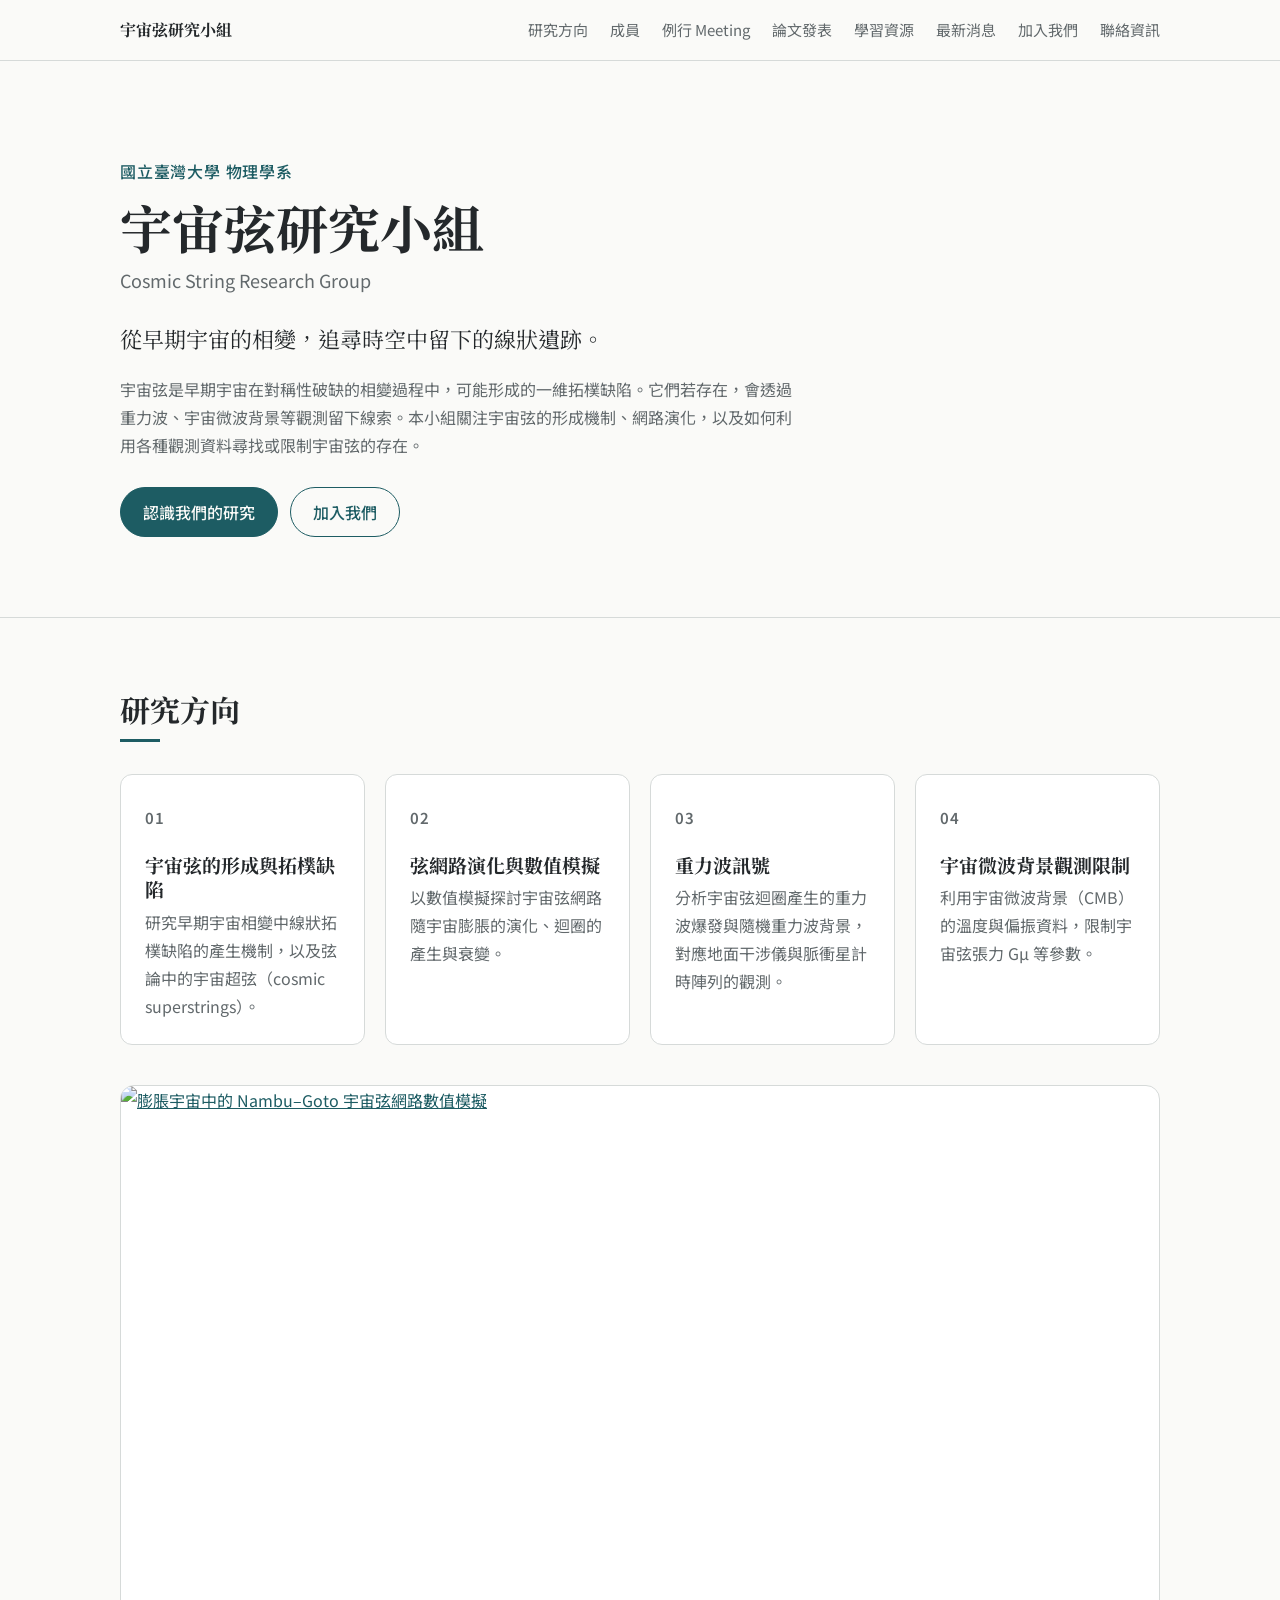
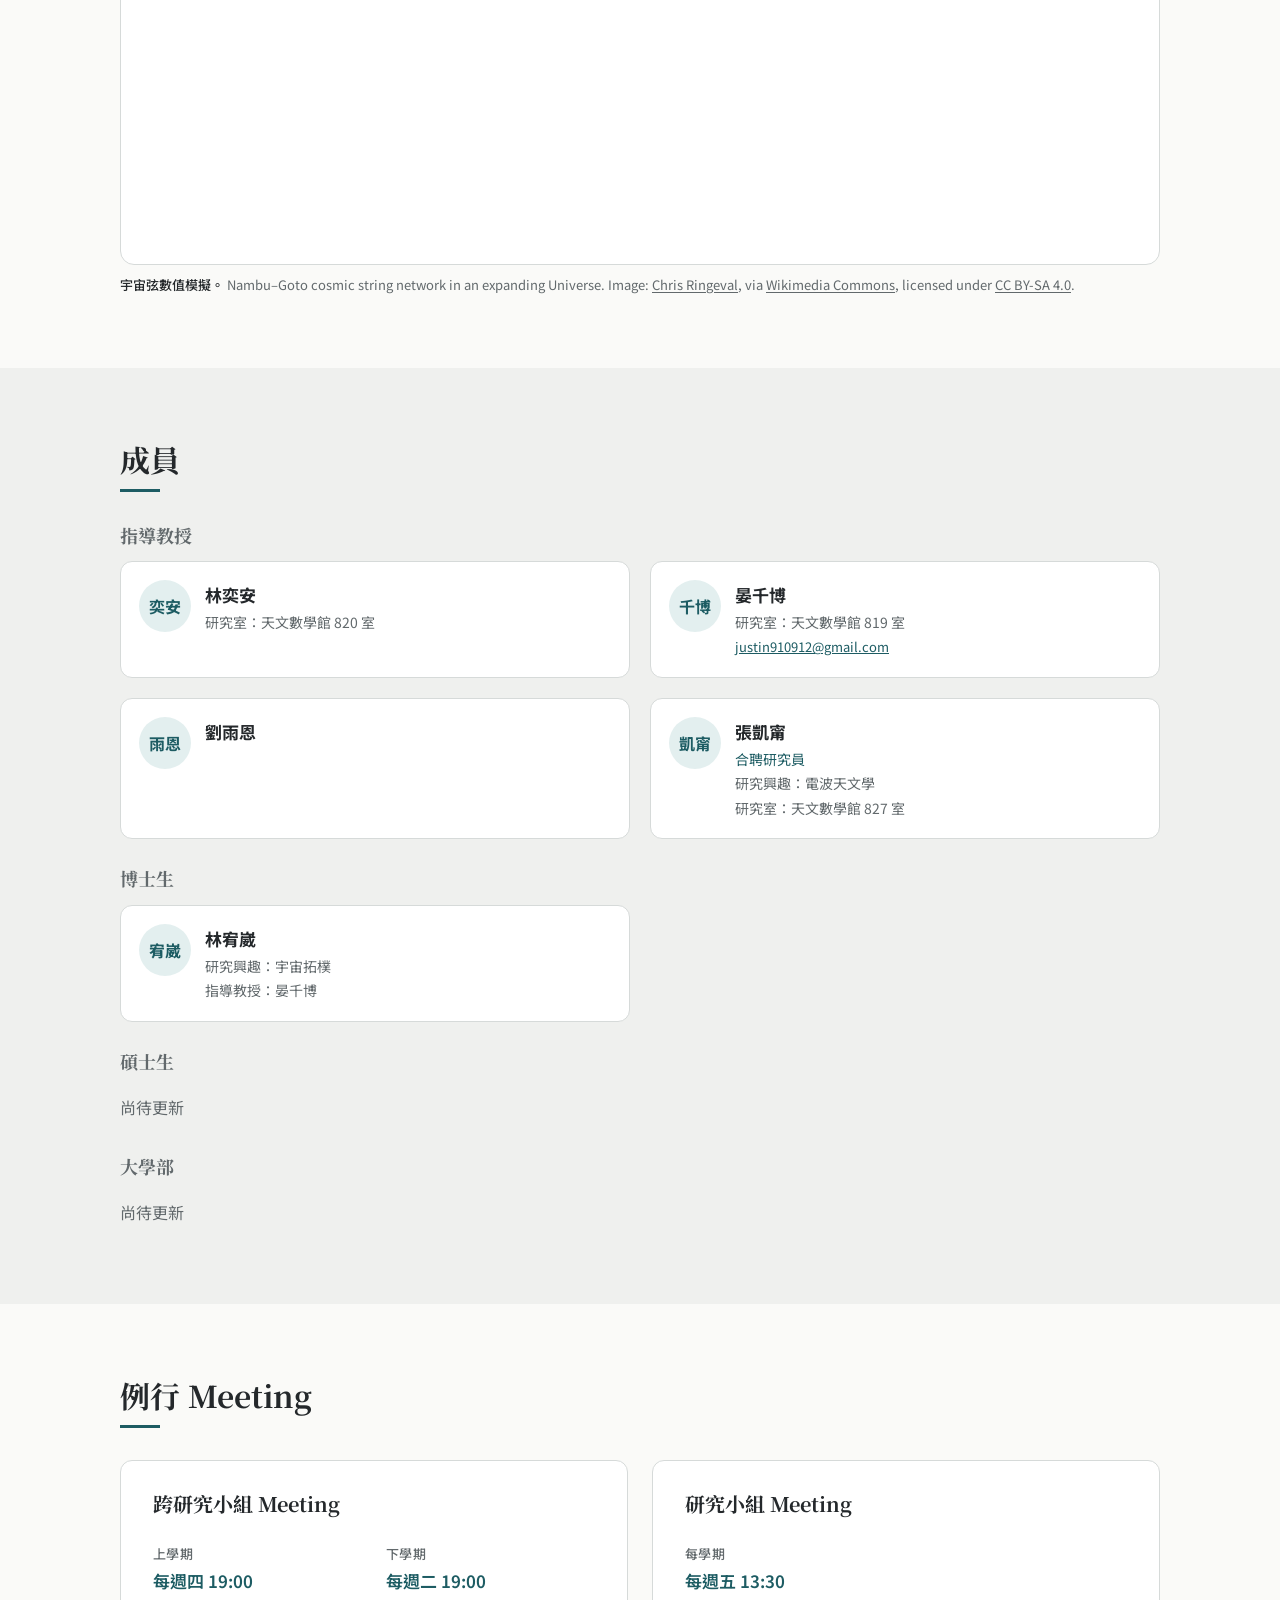
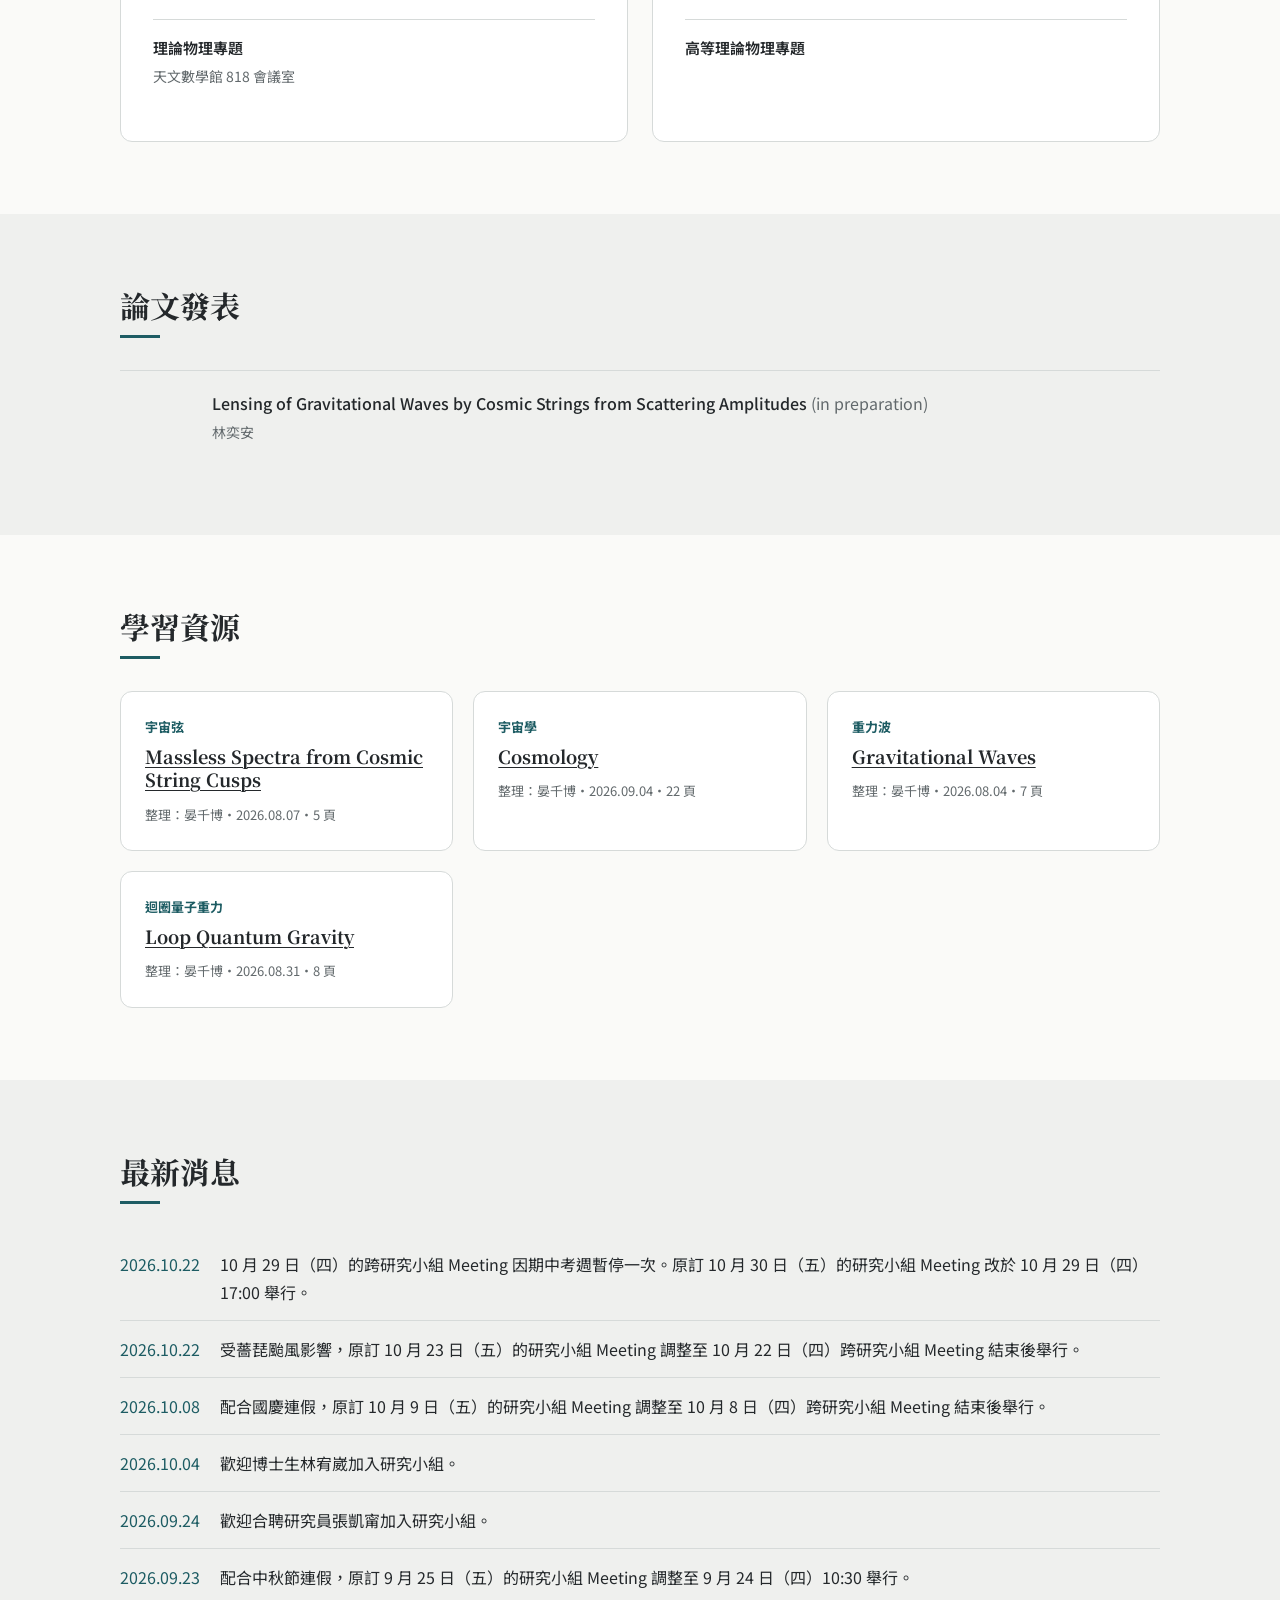
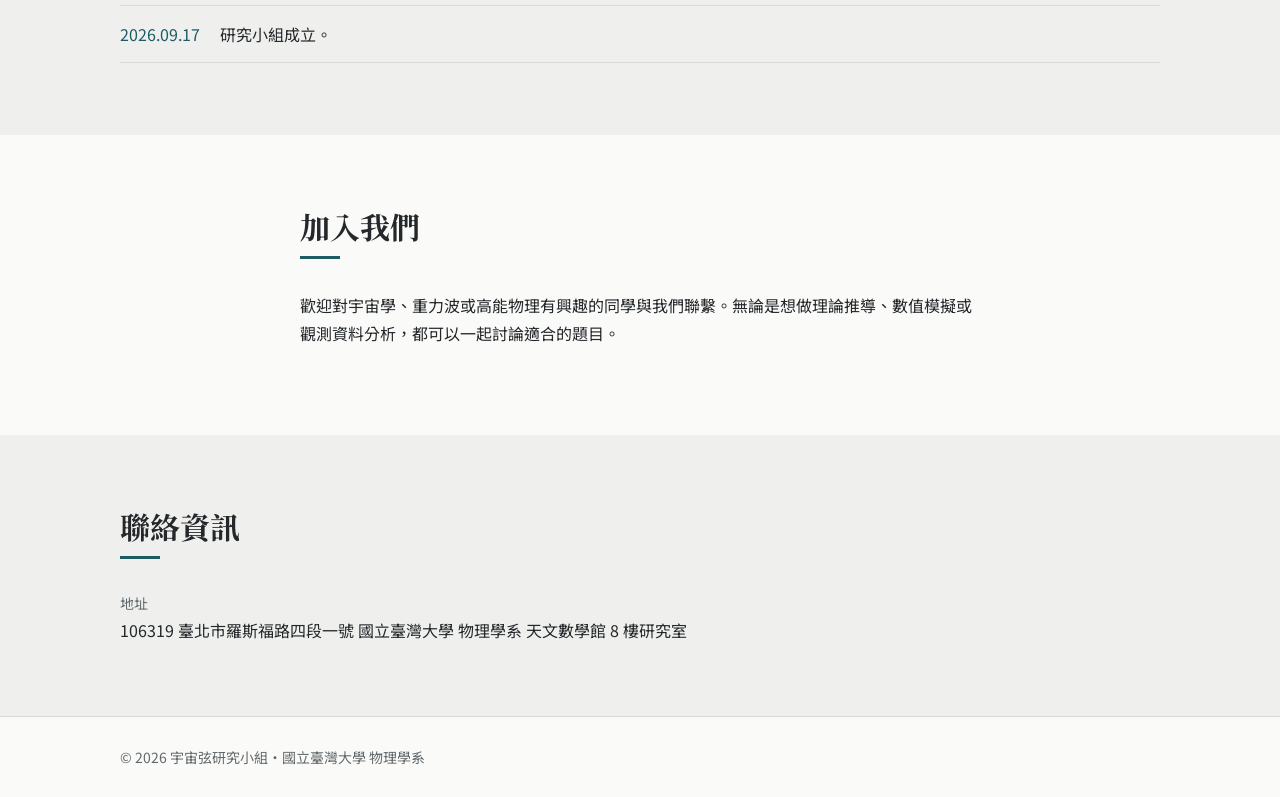
==== index.html @ 40558b33 "Alternate section backgrounds while preserving content and typography" ====
<!doctype html>
<html lang="zh-Hant">
<head>
  <meta charset="UTF-8" />
  <meta name="viewport" content="width=device-width, initial-scale=1.0" />
  <title>宇宙弦研究小組｜國立臺灣大學 物理學系</title>
  <meta name="description" content="國立臺灣大學物理學系宇宙弦研究小組，研究宇宙弦的形成、網路演化、重力波訊號與宇宙微波背景觀測限制。" />
  <link rel="canonical" href="https://ntu-physics-research-group.github.io/cosmic-string-research-group/" />
  <link rel="preconnect" href="https://fonts.googleapis.com" />
  <link rel="preconnect" href="https://fonts.gstatic.com" crossorigin />
  <link href="https://fonts.googleapis.com/css2?family=Noto+Sans+TC:wght@400;500;700&family=Noto+Serif+TC:wght@600;700&display=swap" rel="stylesheet" />
  <link rel="stylesheet" href="style.css?v=20261027-original-green" />
</head>
<body>
  <header class="topbar">
    <div class="wrap topbar-inner">
      <a href="#top" class="brand" id="brand"></a>
      <button class="menu-btn" id="menuBtn" aria-label="開啟選單" aria-expanded="false">☰</button>
      <nav id="nav">
        <a href="#research">研究方向</a>
        <a href="#members">成員</a>
        <a href="#meetings">例行 Meeting</a>
        <a href="#publications">論文發表</a>
        <a href="#notes" id="notesNav" hidden>學習資源</a>
        <a href="#news">最新消息</a>
        <a href="#join">加入我們</a>
        <a href="#contact">聯絡資訊</a>
      </nav>
    </div>
  </header>

  <main id="top">
    <section class="hero">
      <div class="wrap">
        <p class="eyebrow" id="affiliation"></p>
        <h1 id="groupName"></h1>
        <p class="en" id="groupNameEn"></p>
        <p class="tagline" id="tagline"></p>
        <p class="intro" id="intro"></p>
        <div class="hero-actions">
          <a class="btn primary" href="#research">認識我們的研究</a>
          <a class="btn" href="#join">加入我們</a>
        </div>
      </div>
    </section>

    <section id="research" class="section">
      <div class="wrap">
        <h2>研究方向</h2>
        <div class="grid cards" id="researchList"></div>

        <figure class="research-visual">
          <a href="https://commons.wikimedia.org/wiki/File:Cosmic_strings_evolution_during_the_expansion_of_the_Universe.webm" target="_blank" rel="noopener noreferrer">
            <img
              src="https://upload.wikimedia.org/wikipedia/commons/thumb/c/c2/Cosmic_strings_evolution_during_the_expansion_of_the_Universe.webm/1280px--Cosmic_strings_evolution_during_the_expansion_of_the_Universe.webm.jpg"
              alt="膨脹宇宙中的 Nambu–Goto 宇宙弦網路數值模擬"
              loading="lazy"
            />
          </a>
          <figcaption>
            <strong>宇宙弦數值模擬。</strong>
            Nambu–Goto cosmic string network in an expanding Universe.
            Image: <a href="https://commons.wikimedia.org/wiki/User:Eatdirt" target="_blank" rel="noopener noreferrer">Chris Ringeval</a>,
            via <a href="https://commons.wikimedia.org/wiki/File:Cosmic_strings_evolution_during_the_expansion_of_the_Universe.webm" target="_blank" rel="noopener noreferrer">Wikimedia Commons</a>,
            licensed under <a href="https://creativecommons.org/licenses/by-sa/4.0/" target="_blank" rel="noopener noreferrer">CC BY-SA 4.0</a>.
          </figcaption>
        </figure>
      </div>
    </section>

    <section id="members" class="section alt">
      <div class="wrap">
        <h2>成員</h2>
        <div id="memberList"></div>
      </div>
    </section>

    <section id="meetings" class="section">
      <div class="wrap">
        <h2>例行 Meeting</h2>
        <div class="grid meetings" id="meetingList"></div>
      </div>
    </section>

    <section id="publications" class="section alt">
      <div class="wrap">
        <h2>論文發表</h2>
        <div id="pubList"></div>
      </div>
    </section>

    <section id="notes" class="section" hidden>
      <div class="wrap">
        <h2>學習資源</h2>
        <div class="grid notes" id="noteList"></div>
      </div>
    </section>

    <section id="news" class="section alt">
      <div class="wrap">
        <h2>最新消息</h2>
        <ul class="news" id="newsList"></ul>
      </div>
    </section>

    <section id="join" class="section">
      <div class="wrap narrow">
        <h2>加入我們</h2>
        <p id="joinText"></p>
        <a class="btn primary" id="joinMail">來信洽詢</a>
      </div>
    </section>

    <section id="contact" class="section alt">
      <div class="wrap">
        <h2>聯絡資訊</h2>
        <dl class="contact" id="contactList"></dl>
      </div>
    </section>
  </main>

  <footer class="footer">
    <div class="wrap" id="footer"></div>
  </footer>

  <script src="data.js?v=20261027-research-numbers"></script>
  <script src="main.js?v=20261026-pub-status"></script>
</body>
</html>
---- style.css ----
:root {
  --bg: #fafaf8;
  --bg-alt: #eff0ee;
  --surface: #ffffff;
  --text: #24282b;
  --muted: #62696c;
  --line: #d6dad9;
  --accent: #1d5c63;
  --accent-soft: #e3efef;
  --serif: "Noto Serif TC", serif;
  --sans: "Noto Sans TC", system-ui, -apple-system, "PingFang TC", sans-serif;
}
@media (prefers-color-scheme: dark) {
  :root {
    --bg: #17191b;
    --bg-alt: #202326;
    --surface: #262a2d;
    --text: #e9ecec;
    --muted: #b0b8bc;
    --line: #3b4144;
    --accent: #7cc4c4;
    --accent-soft: #23373a;
  }
}

* { box-sizing: border-box; }
html { scroll-behavior: smooth; scroll-padding-top: 72px; }
body { margin: 0; background: var(--bg); color: var(--text); font-family: var(--sans); line-height: 1.75; }
a { color: var(--accent); }
h1, h2, h3 { font-family: var(--serif); line-height: 1.3; }
.wrap { max-width: 1080px; margin: 0 auto; padding: 0 20px; }
.narrow { max-width: 720px; }

/* 頂部導覽 */
.topbar { position: sticky; top: 0; z-index: 10; background: color-mix(in srgb, var(--bg) 90%, transparent); backdrop-filter: blur(8px); border-bottom: 1px solid var(--line); }
.topbar-inner { display: flex; align-items: center; justify-content: space-between; height: 60px; }
.brand { font-family: var(--serif); font-weight: 700; color: var(--text); text-decoration: none; white-space: nowrap; overflow: hidden; text-overflow: ellipsis; }
nav { display: flex; gap: 22px; }
nav a { color: var(--muted); text-decoration: none; font-size: 15px; }
nav a:hover { color: var(--accent); }
.menu-btn { display: none; background: none; border: 1px solid var(--line); color: var(--text); border-radius: 6px; font-size: 18px; padding: 2px 10px; cursor: pointer; }

/* 首頁主視覺 */
.hero { padding: 96px 0 80px; border-bottom: 1px solid var(--line); }
.eyebrow { color: var(--accent); font-weight: 500; letter-spacing: .05em; margin: 0; }
.hero h1 { font-size: clamp(32px, 5vw, 52px); margin: 8px 0 0; }
.hero .en { color: var(--muted); margin: 4px 0 24px; font-size: 18px; }
.tagline { font-family: var(--serif); font-size: 22px; margin: 0 0 12px; }
.intro { max-width: 680px; color: var(--muted); }
.hero-actions { display: flex; gap: 12px; flex-wrap: wrap; margin-top: 28px; }
.btn { display: inline-block; padding: 10px 22px; border: 1px solid var(--accent); border-radius: 999px; text-decoration: none; font-weight: 500; }
.btn.primary { background: var(--accent); color: var(--bg); }

/* 區塊 */
.section { padding: 72px 0; }
.section.alt { background: var(--bg-alt); }
.section h2 { font-size: 30px; margin: 0 0 32px; }
.section h2::after { content: ""; display: block; width: 40px; height: 3px; background: var(--accent); margin-top: 10px; }

.grid { display: grid; gap: 20px; }
.cards { grid-template-columns: repeat(auto-fit, minmax(220px, 1fr)); }
.card { background: var(--surface); border: 1px solid var(--line); border-radius: 12px; padding: 24px; }
.card .icon { display: inline-grid; place-items: center start; width: 40px; height: 40px; color: var(--muted); font-family: var(--sans); font-size: 15px; font-weight: 600; font-variant-numeric: tabular-nums; letter-spacing: .05em; }
.card h3 { margin: 14px 0 6px; font-size: 19px; }
.card p { margin: 0; color: var(--muted); }

/* 研究圖像 */
.research-visual { margin: 40px 0 0; }
.research-visual img { display: block; width: 100%; aspect-ratio: 4 / 3; object-fit: cover; border: 1px solid var(--line); border-radius: 14px; background: var(--surface); }
.research-visual figcaption { margin-top: 10px; color: var(--muted); font-size: 13px; line-height: 1.6; }
.research-visual figcaption strong { color: var(--text); font-weight: 500; }
.research-visual figcaption a { color: inherit; text-underline-offset: 2px; }

/* 成員 */
.group-title { font-size: 18px; color: var(--muted); margin: 28px 0 14px; }
.group-title:first-child { margin-top: 0; }
.members { grid-template-columns: repeat(2, minmax(0, 1fr)); }
.member { display: flex; align-items: flex-start; gap: 14px; background: var(--surface); border: 1px solid var(--line); border-radius: 12px; padding: 18px; }
.avatar { flex: none; width: 52px; height: 52px; border-radius: 50%; display: grid; place-items: center; background: var(--accent-soft); color: var(--accent); font-weight: 700; }
.member > div:last-child { min-width: 0; }
.member h4 { margin: 0; font-size: 17px; }
.member p { margin: 0; font-size: 14px; }
.member .role { color: var(--accent); }
.member .topic { color: var(--muted); }
.member .office { display: block; color: var(--muted); }
.member a { display: block; margin-top: 2px; font-size: 13px; overflow-wrap: normal; word-break: normal; }

/* 例行 Meeting */
.meetings-block { margin-top: 56px; padding-top: 56px; border-top: 1px solid var(--line); }
.meetings { grid-template-columns: repeat(2, minmax(0, 1fr)); gap: 24px; align-items: stretch; }
.meeting { display: flex; flex-direction: column; min-height: 258px; padding: 30px 32px 28px; }
.meeting h3 { margin: 0 0 28px; font-size: 20px; }
.meeting-schedule { display: grid; grid-template-columns: repeat(auto-fit, minmax(min(100%, 150px), 1fr)); gap: 12px 24px; margin-bottom: 26px; }
.meeting-schedule-item { display: flex; flex-direction: column; align-items: flex-start; gap: 4px; min-width: 0; }
.meeting-semester { color: var(--muted); font-size: 13px; font-weight: 500; letter-spacing: .02em; line-height: 1.4; }
.meeting-time { color: var(--accent) !important; font-size: 17px; font-weight: 600; font-variant-numeric: tabular-nums; line-height: 1.5; }
.meeting-details { margin-top: auto; min-height: 94px; padding-top: 16px; border-top: 1px solid var(--line); }
.meeting-course { color: var(--text) !important; font-size: 15px; font-weight: 600; line-height: 1.6; }
.meeting-location { color: var(--muted); font-size: 14px; margin-top: 4px !important; }
@media (max-width: 760px) {
  .meetings { grid-template-columns: 1fr; }
  .meeting { min-height: 0; padding: 24px; }
  .meeting h3 { margin-bottom: 20px; }
  .meeting-schedule { margin-bottom: 24px; }
  .meeting-details { min-height: 0; }
}

/* 論文 */
.pub-year { display: grid; grid-template-columns: 80px 1fr; gap: 12px; border-top: 1px solid var(--line); padding: 18px 0; }
.pub-year h3 { margin: 0; color: var(--accent); font-size: 20px; }
.pub-year ol { margin: 0; padding: 0; list-style: none; display: grid; gap: 14px; }
.pub-title { display: block; font-weight: 500; }
.pub-title a { color: var(--text); }
.pub-meta { color: var(--muted); font-size: 14px; }
.pub-status { color: var(--muted); font-style: normal; font-weight: 400; }
.pub-pending { display: block; padding-left: 92px; }

/* 消息 */
.news { list-style: none; margin: 0; padding: 0; }
.news li { display: flex; gap: 20px; padding: 14px 0; border-bottom: 1px solid var(--line); }
.news time { flex: none; color: var(--accent); font-variant-numeric: tabular-nums; }

/* 聯絡 */
.contact { display: grid; grid-template-columns: repeat(auto-fit, minmax(220px, 1fr)); gap: 20px; margin: 0; }
.contact dt { color: var(--muted); font-size: 14px; }
.contact dd { margin: 0; word-break: break-all; }

.empty { color: var(--muted); margin: 0; padding: 6px 0; }
.news li.empty { border-bottom: none; }

.footer { padding: 28px 0; color: var(--muted); font-size: 14px; border-top: 1px solid var(--line); }

/* 手機 */
@media (max-width: 760px) {
  .menu-btn { display: block; }
  .members { grid-template-columns: 1fr; }
  nav { display: none; position: absolute; top: 60px; left: 0; right: 0; flex-direction: column; gap: 0; background: var(--bg); border-bottom: 1px solid var(--line); }
  nav.open { display: flex; }
  nav a { padding: 14px 20px; border-top: 1px solid var(--line); }
  .hero { padding: 64px 0 56px; }
  .pub-year { grid-template-columns: 1fr; }
  .pub-pending { padding-left: 0; }
  .news li { flex-direction: column; gap: 2px; }
}

/* 學習資源 */
.notes { grid-template-columns: repeat(auto-fit, minmax(250px, 1fr)); }
.note-card h3 { margin: 6px 0 12px; font-size: 18px; overflow-wrap: anywhere; }
.note-card h3 a { color: var(--text); text-decoration-thickness: 1px; text-underline-offset: 3px; }
.note-card .note-category { color: var(--accent); font-size: 13px; font-weight: 700; }
.note-card .note-meta { color: var(--muted); font-size: 13px; margin-bottom: 0; }
.member .advisor { color: var(--muted); }
.member .research-topic-title { font-style: italic; }
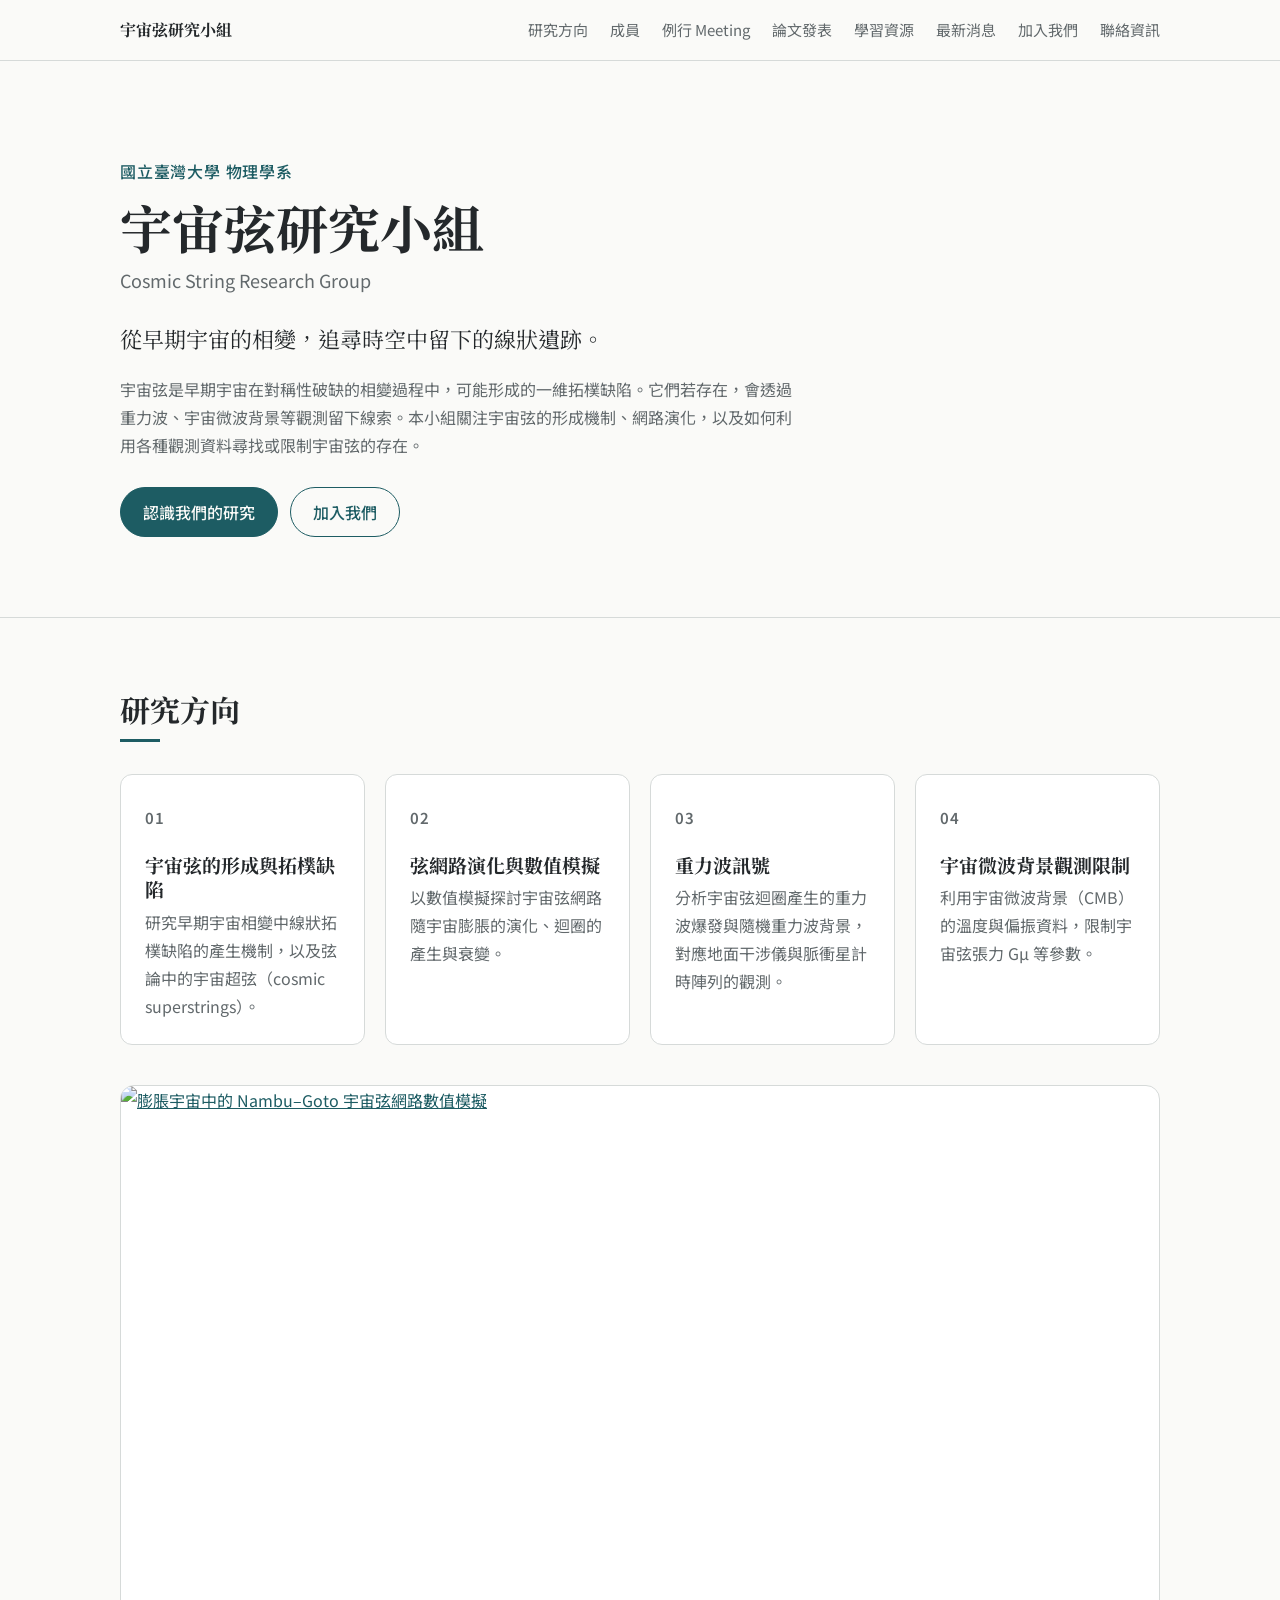
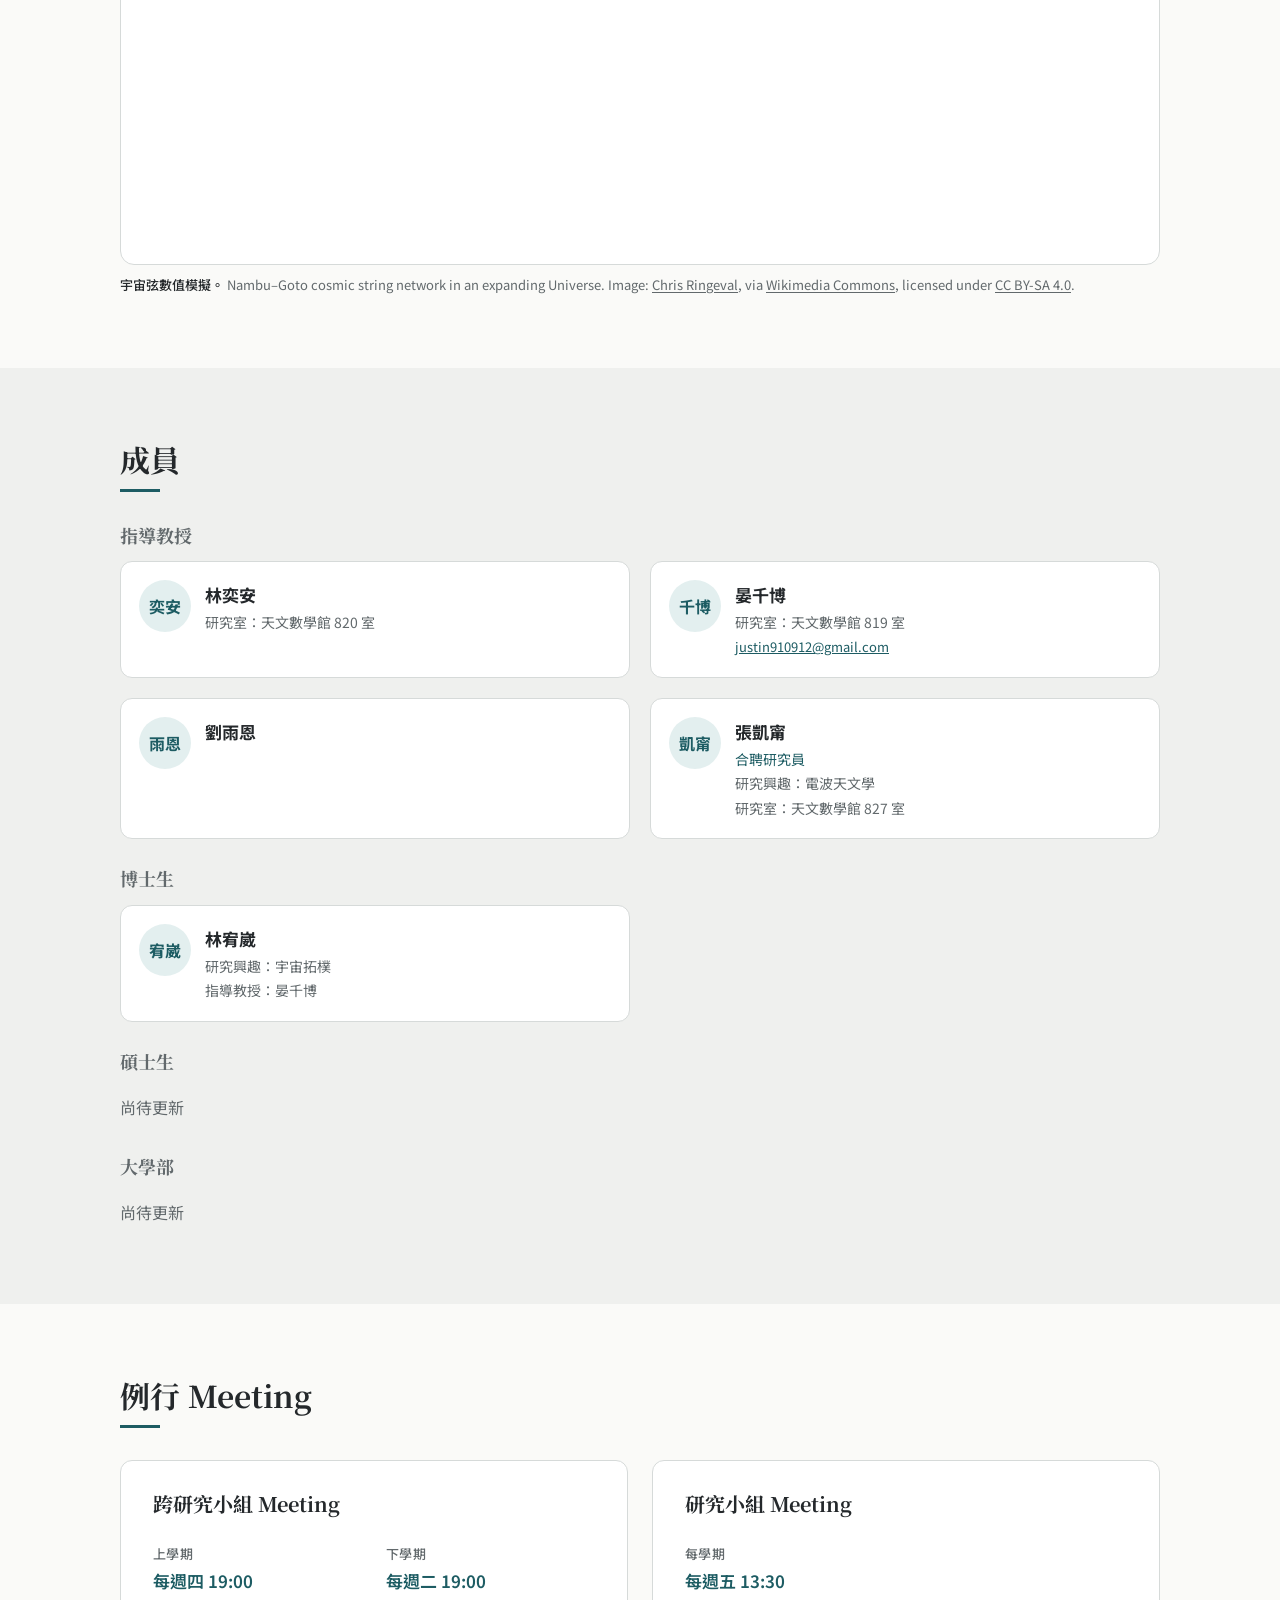
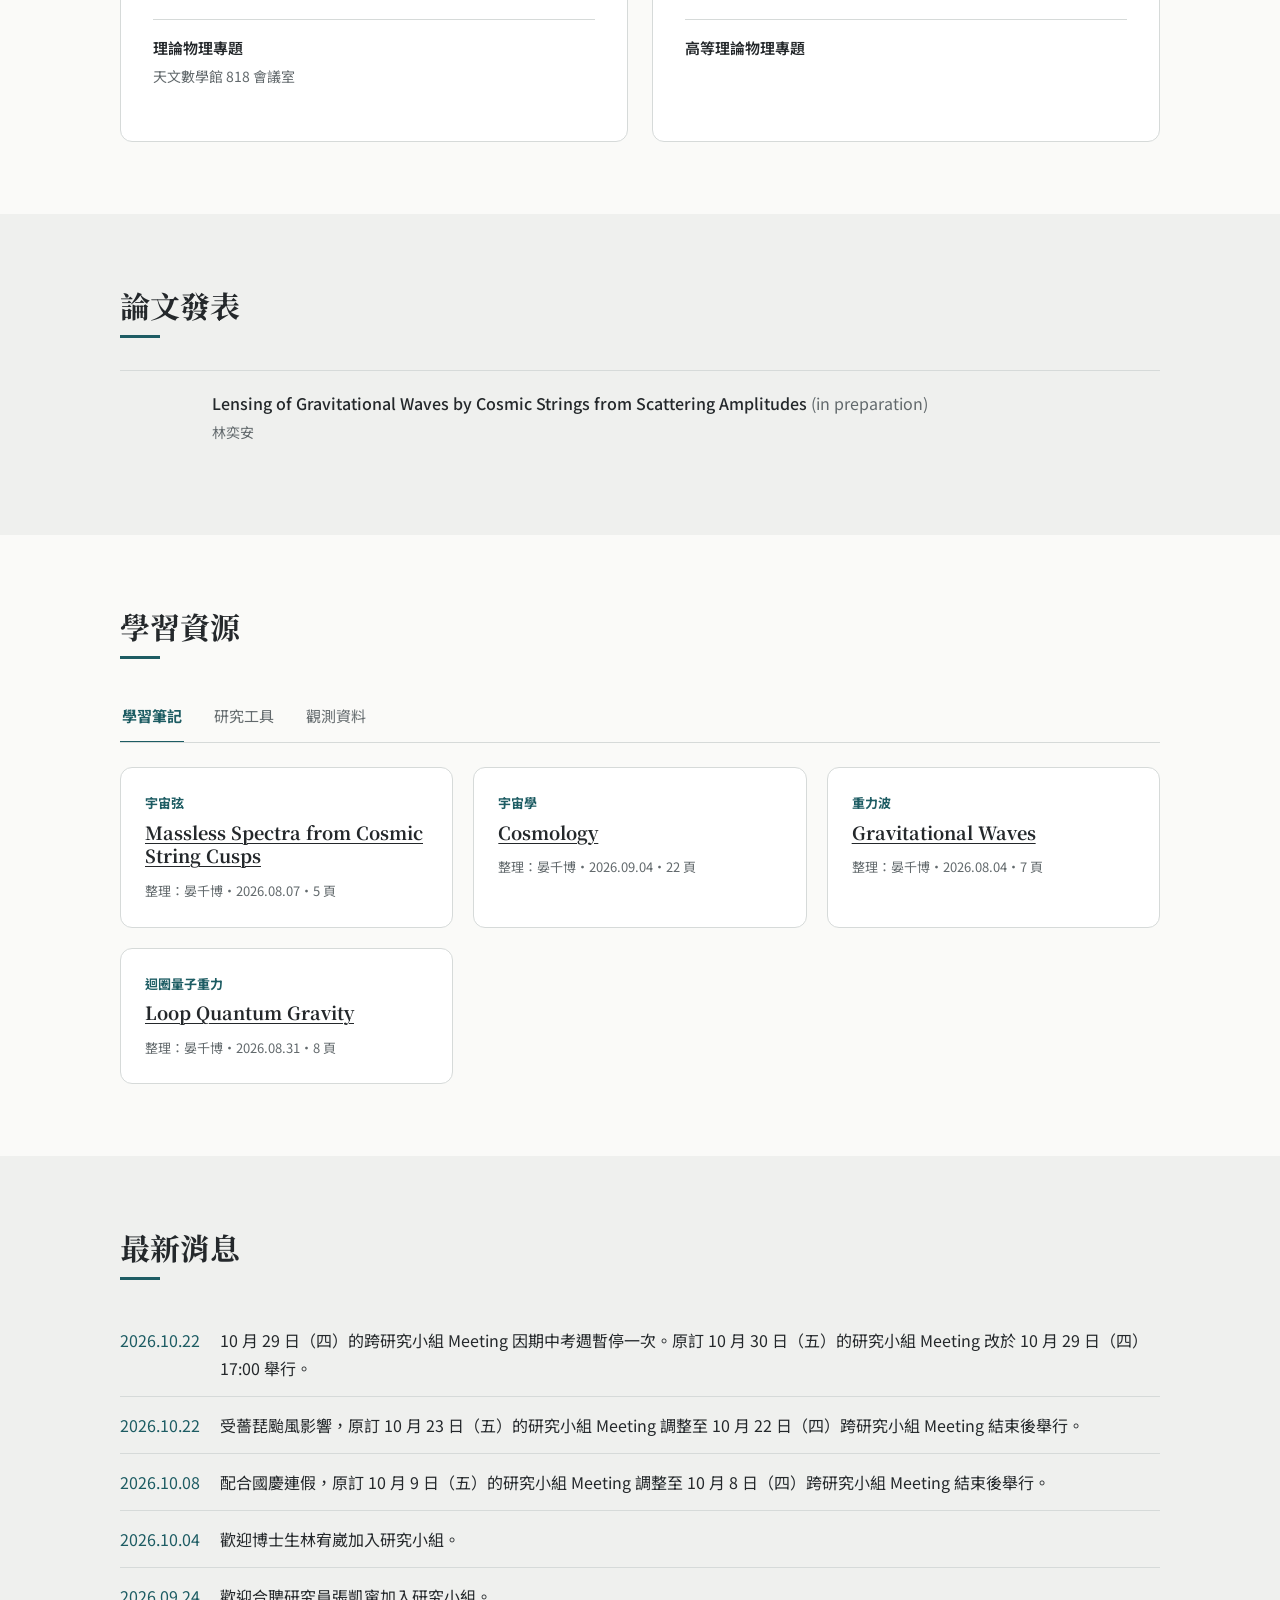
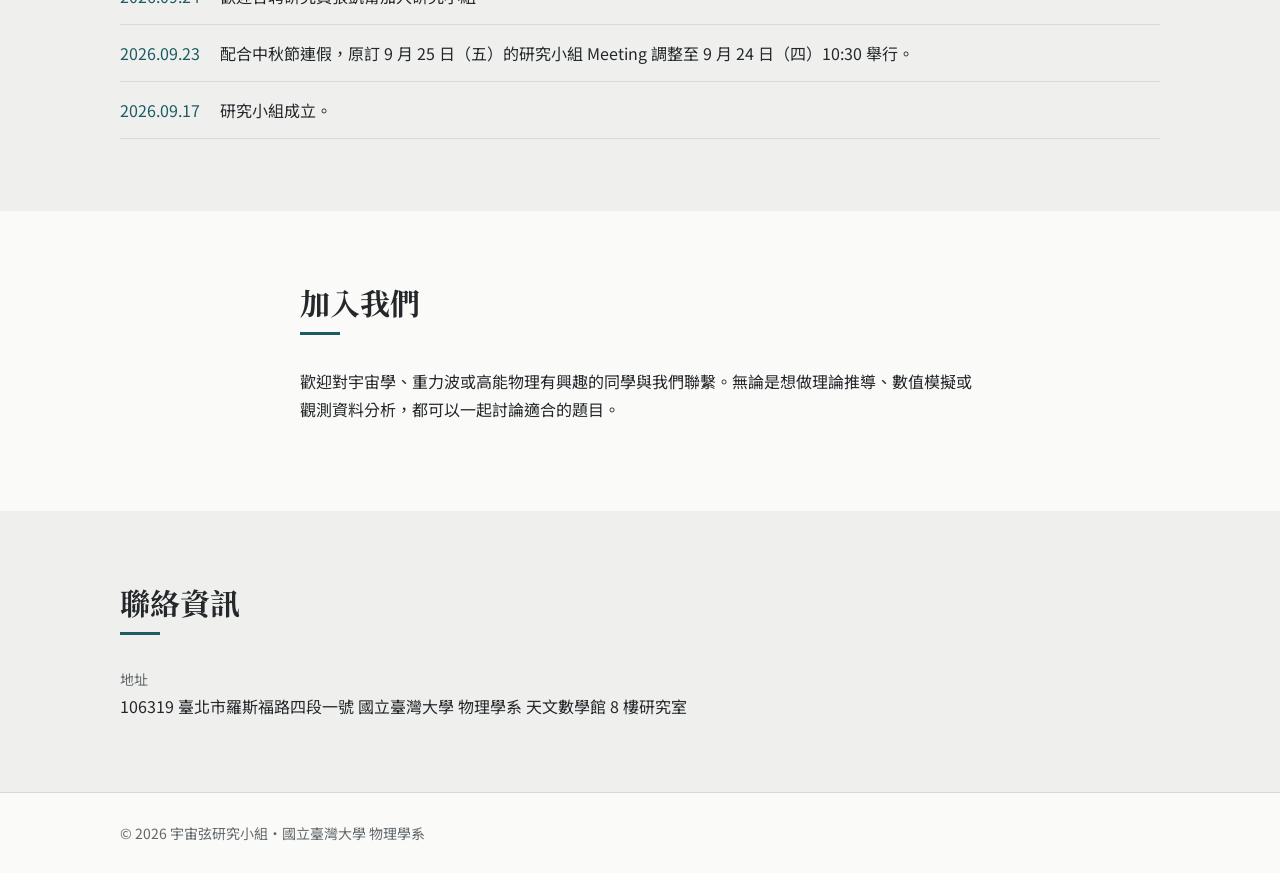
==== commit 638f2df0: "Add tabbed learning resources with compact tool and data lists" ====
--- a/index.html
+++ b/index.html
@@ -9,7 +9,7 @@
   <link rel="preconnect" href="https://fonts.googleapis.com" />
   <link rel="preconnect" href="https://fonts.gstatic.com" crossorigin />
   <link href="https://fonts.googleapis.com/css2?family=Noto+Sans+TC:wght@400;500;700&family=Noto+Serif+TC:wght@600;700&display=swap" rel="stylesheet" />
-  <link rel="stylesheet" href="style.css?v=20261027-original-green" />
+  <link rel="stylesheet" href="style.css?v=20261027-resource-tabs" />
 </head>
 <body>
   <header class="topbar">
@@ -21,7 +21,7 @@
         <a href="#members">成員</a>
         <a href="#meetings">例行 Meeting</a>
         <a href="#publications">論文發表</a>
-        <a href="#notes" id="notesNav" hidden>學習資源</a>
+        <a href="#notes" id="notesNav">學習資源</a>
         <a href="#news">最新消息</a>
         <a href="#join">加入我們</a>
         <a href="#contact">聯絡資訊</a>
@@ -89,10 +89,25 @@
       </div>
     </section>
 
-    <section id="notes" class="section" hidden>
+    <section id="notes" class="section">
       <div class="wrap">
         <h2>學習資源</h2>
-        <div class="grid notes" id="noteList"></div>
+        <div class="resource-tabs" role="tablist" aria-label="學習資源分類">
+          <button type="button" class="resource-tab" role="tab" id="resource-tab-notes" aria-selected="true" aria-controls="resource-panel-notes" tabindex="0">學習筆記</button>
+          <button type="button" class="resource-tab" role="tab" id="resource-tab-tools" aria-selected="false" aria-controls="resource-panel-tools" tabindex="-1">研究工具</button>
+          <button type="button" class="resource-tab" role="tab" id="resource-tab-observations" aria-selected="false" aria-controls="resource-panel-observations" tabindex="-1">觀測資料</button>
+        </div>
+        <div class="resource-panel" role="tabpanel" id="resource-panel-notes" aria-labelledby="resource-tab-notes">
+          <div class="grid notes" id="noteList"></div>
+        </div>
+        <div class="resource-panel" role="tabpanel" id="resource-panel-tools" aria-labelledby="resource-tab-tools" hidden>
+          <div class="resource-list" id="resourceList-tools"></div>
+          <button class="resource-more" type="button" id="resourceMore-tools" hidden></button>
+        </div>
+        <div class="resource-panel" role="tabpanel" id="resource-panel-observations" aria-labelledby="resource-tab-observations" hidden>
+          <div class="resource-list" id="resourceList-observations"></div>
+          <button class="resource-more" type="button" id="resourceMore-observations" hidden></button>
+        </div>
       </div>
     </section>
 
@@ -124,6 +139,6 @@
   </footer>
 
   <script src="data.js?v=20261027-research-numbers"></script>
-  <script src="main.js?v=20261026-pub-status"></script>
+  <script src="main.js?v=20261027-resource-tabs"></script>
 </body>
 </html>
--- a/style.css
+++ b/style.css
@@ -151,3 +151,22 @@
 .note-card .note-meta { color: var(--muted); font-size: 13px; margin-bottom: 0; }
 .member .advisor { color: var(--muted); }
 .member .research-topic-title { font-style: italic; }
+
+
+/* 學習資源分類 */
+.resource-tabs { display: flex; gap: 28px; margin-bottom: 24px; border-bottom: 1px solid var(--line); overflow-x: auto; }
+.resource-tab { flex: none; appearance: none; border: 0; border-bottom: 2px solid transparent; margin-bottom: -1px; padding: 12px 2px; background: transparent; color: var(--muted); font: inherit; font-size: 15px; cursor: pointer; white-space: nowrap; }
+.resource-tab:hover { color: var(--text); }
+.resource-tab[aria-selected="true"] { color: var(--accent); font-weight: 700; border-bottom-color: var(--accent); }
+.resource-panel[hidden], .resource-more[hidden] { display: none; }
+.resource-list { display: grid; grid-template-columns: repeat(2, minmax(0, 1fr)); column-gap: 32px; }
+.resource-item { display: block; padding: 16px 0; border-bottom: 1px solid var(--line); text-decoration: none; min-width: 0; }
+.resource-title { display: block; color: var(--text); font-size: 16px; font-weight: 600; overflow-wrap: anywhere; }
+.resource-description { display: block; margin-top: 3px; color: var(--muted); font-size: 14px; line-height: 1.6; }
+.resource-item:hover .resource-title { color: var(--accent); }
+.resource-more { margin-top: 20px; border: 1px solid var(--line); border-radius: 8px; background: var(--surface); color: var(--accent); padding: 8px 16px; font: inherit; font-size: 14px; cursor: pointer; }
+.resource-tab:focus-visible, .resource-item:focus-visible, .resource-more:focus-visible { outline: 2px solid var(--accent); outline-offset: 3px; }
+@media (max-width: 760px) {
+  .resource-tabs { gap: 22px; }
+  .resource-list { grid-template-columns: 1fr; }
+}
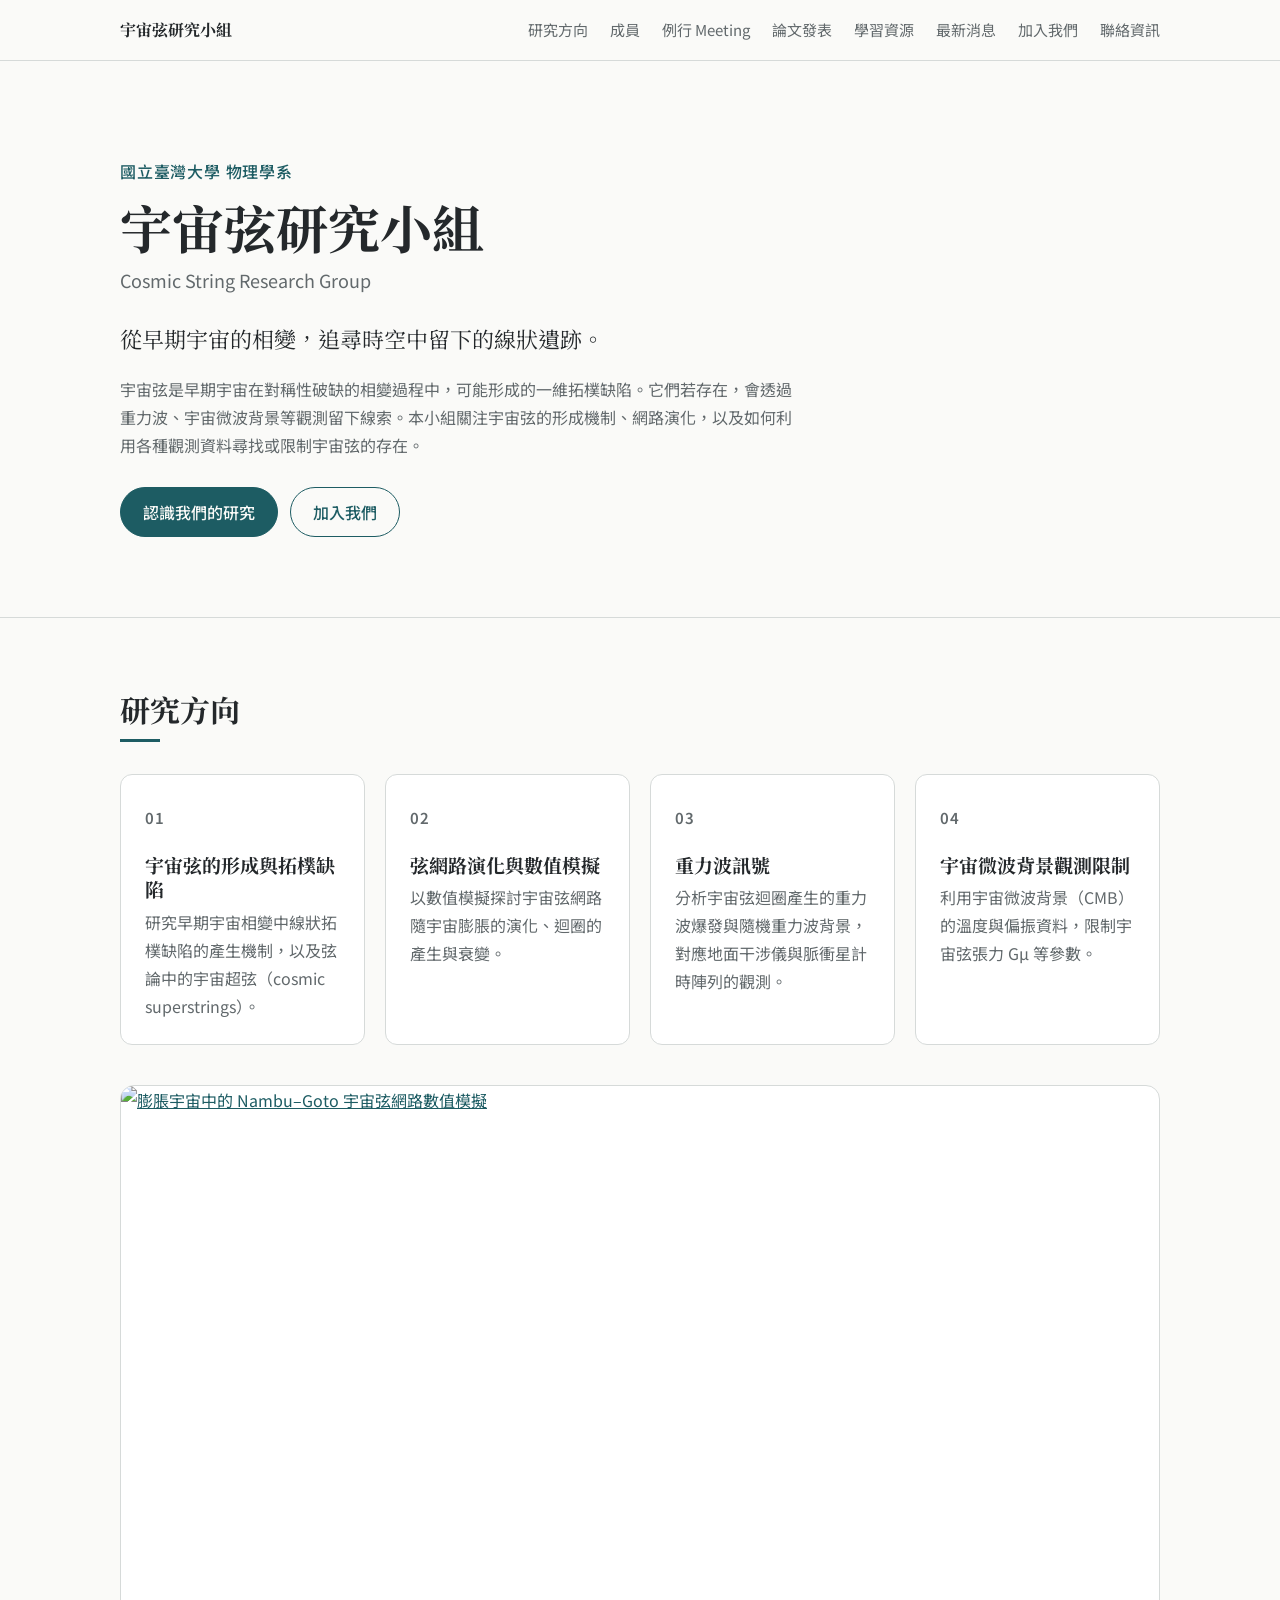
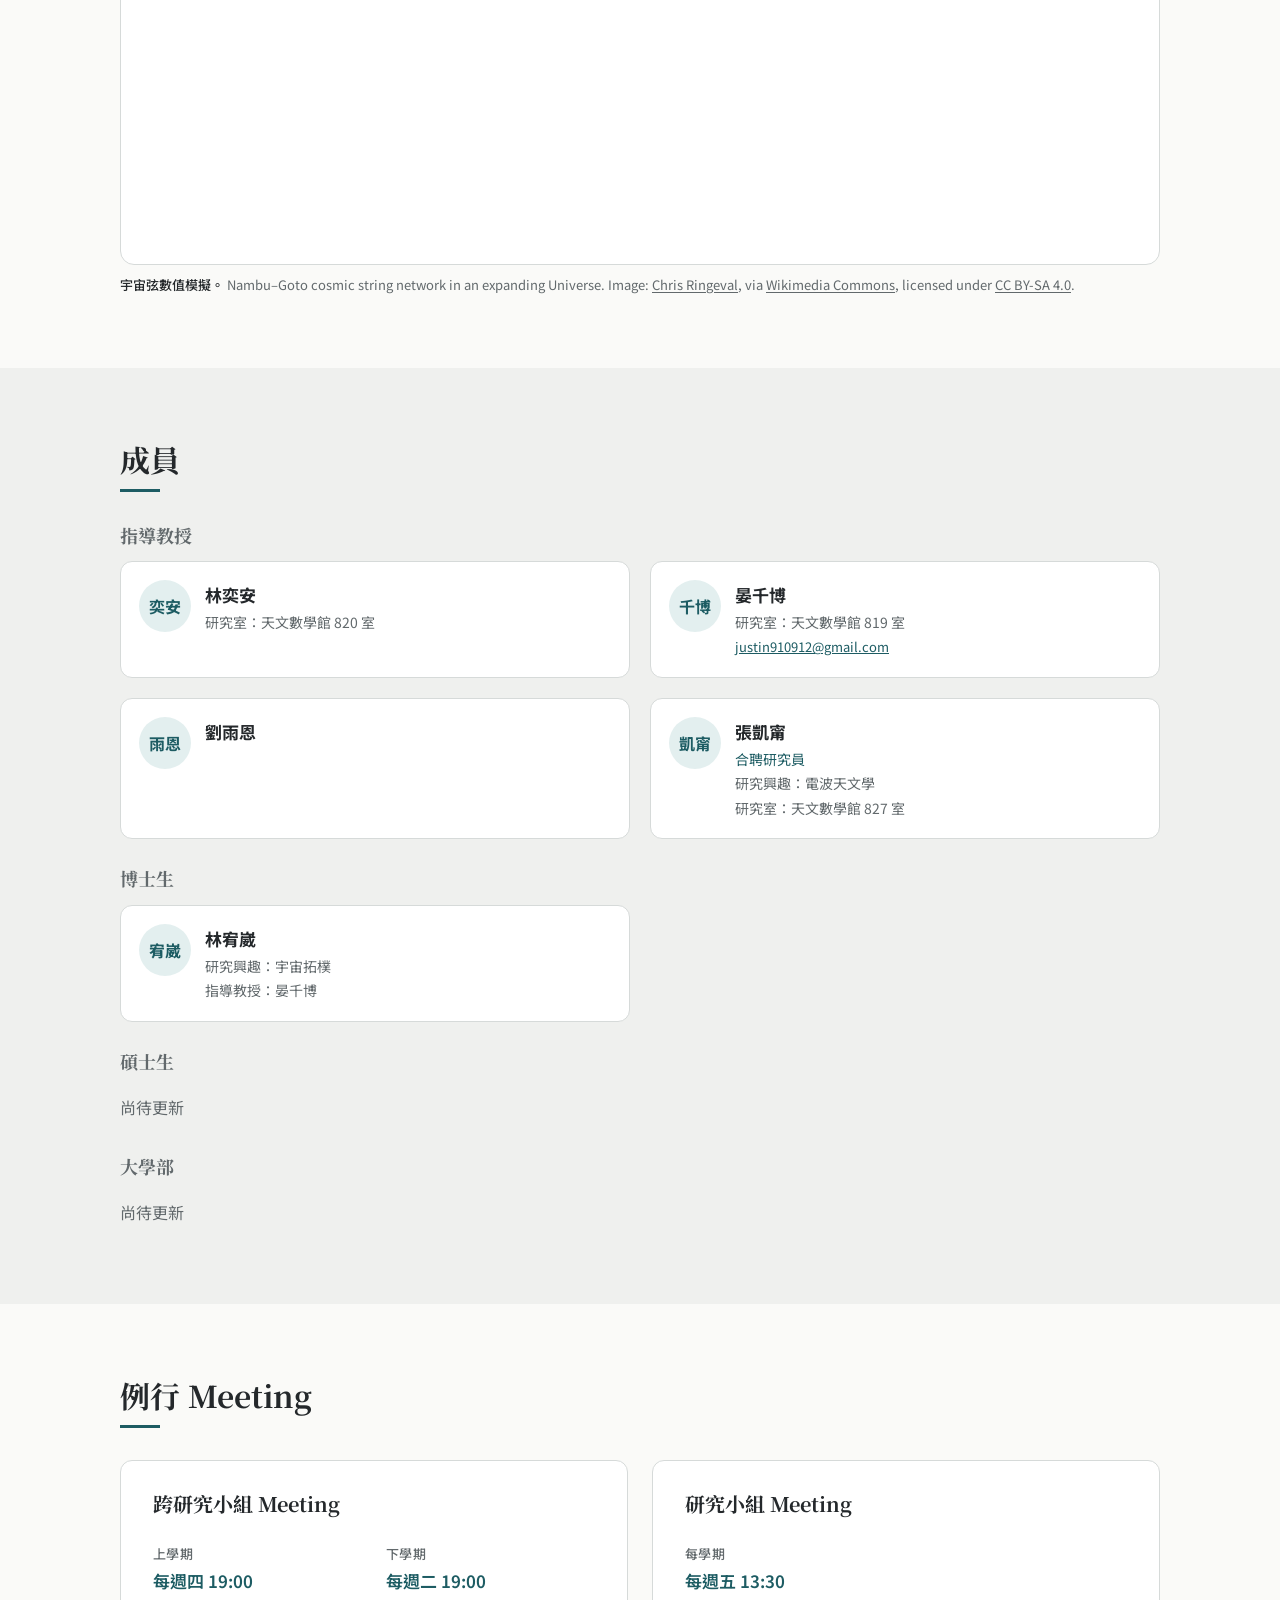
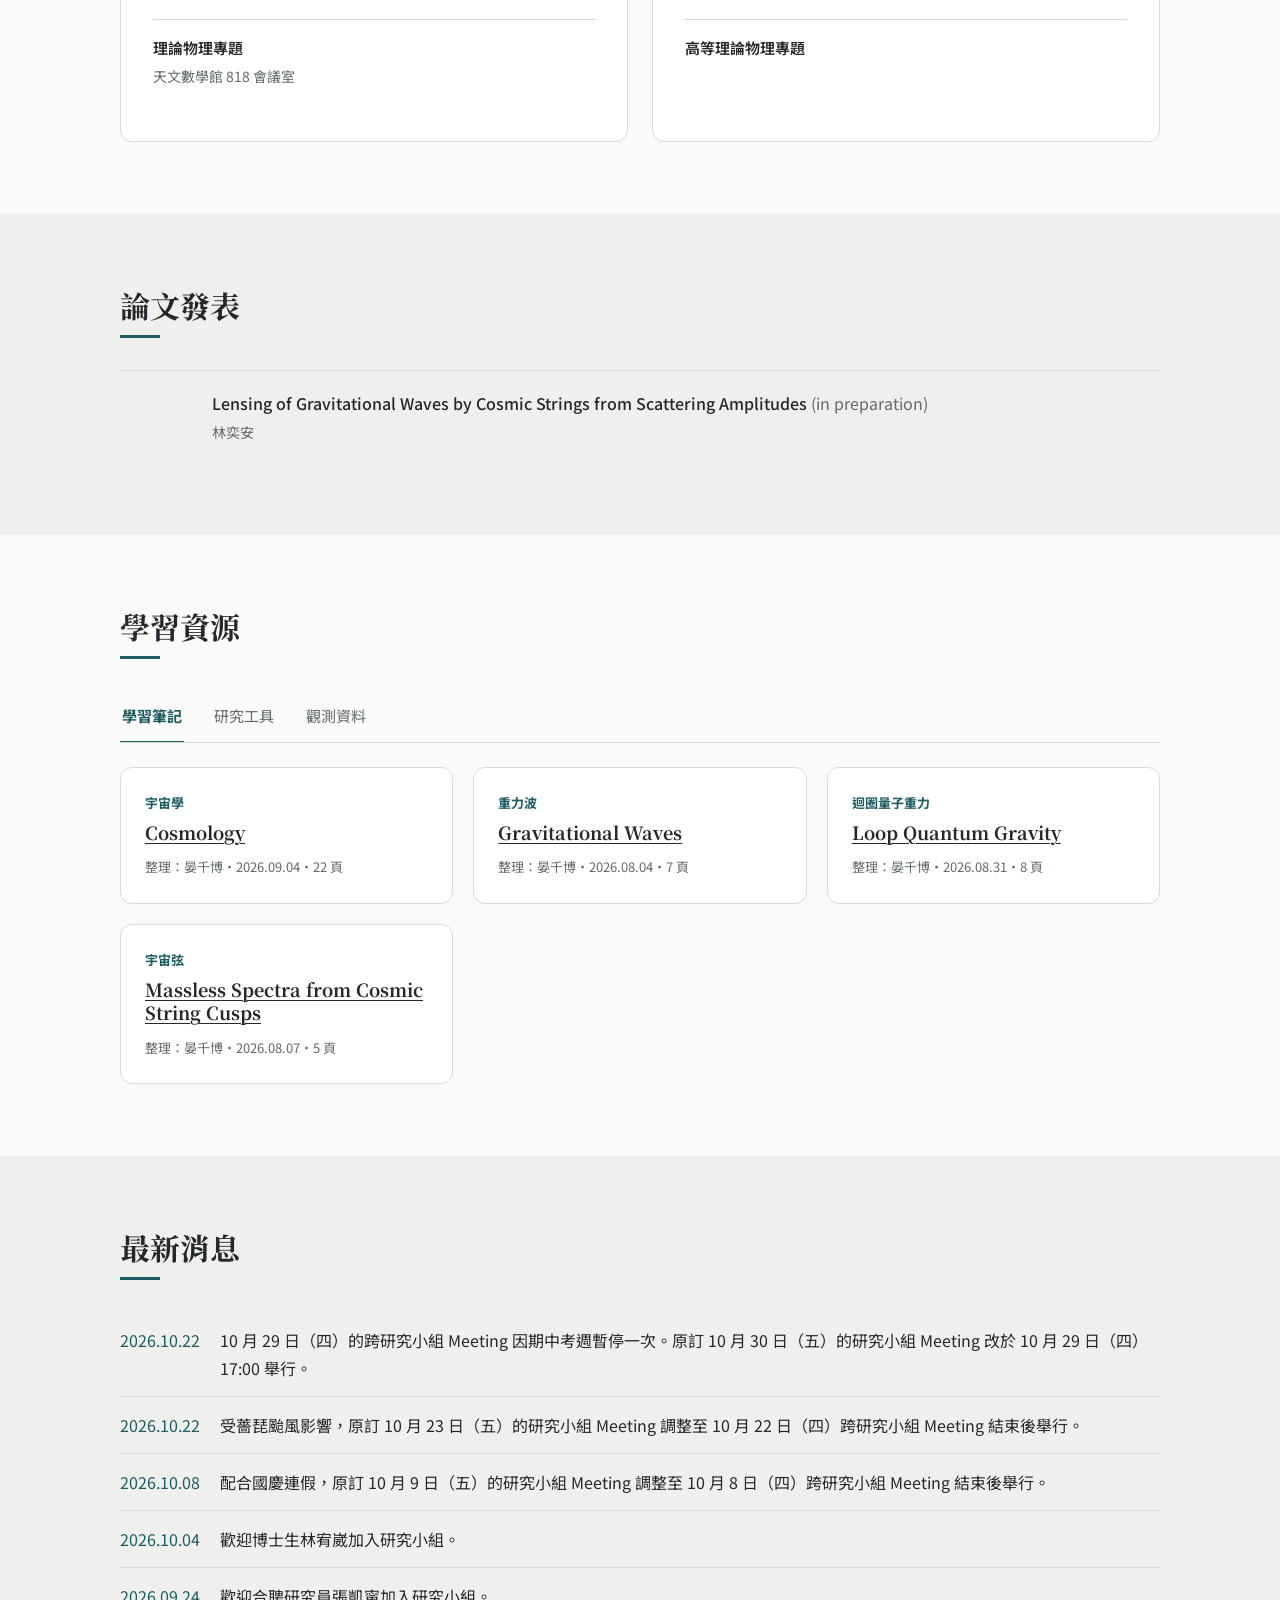
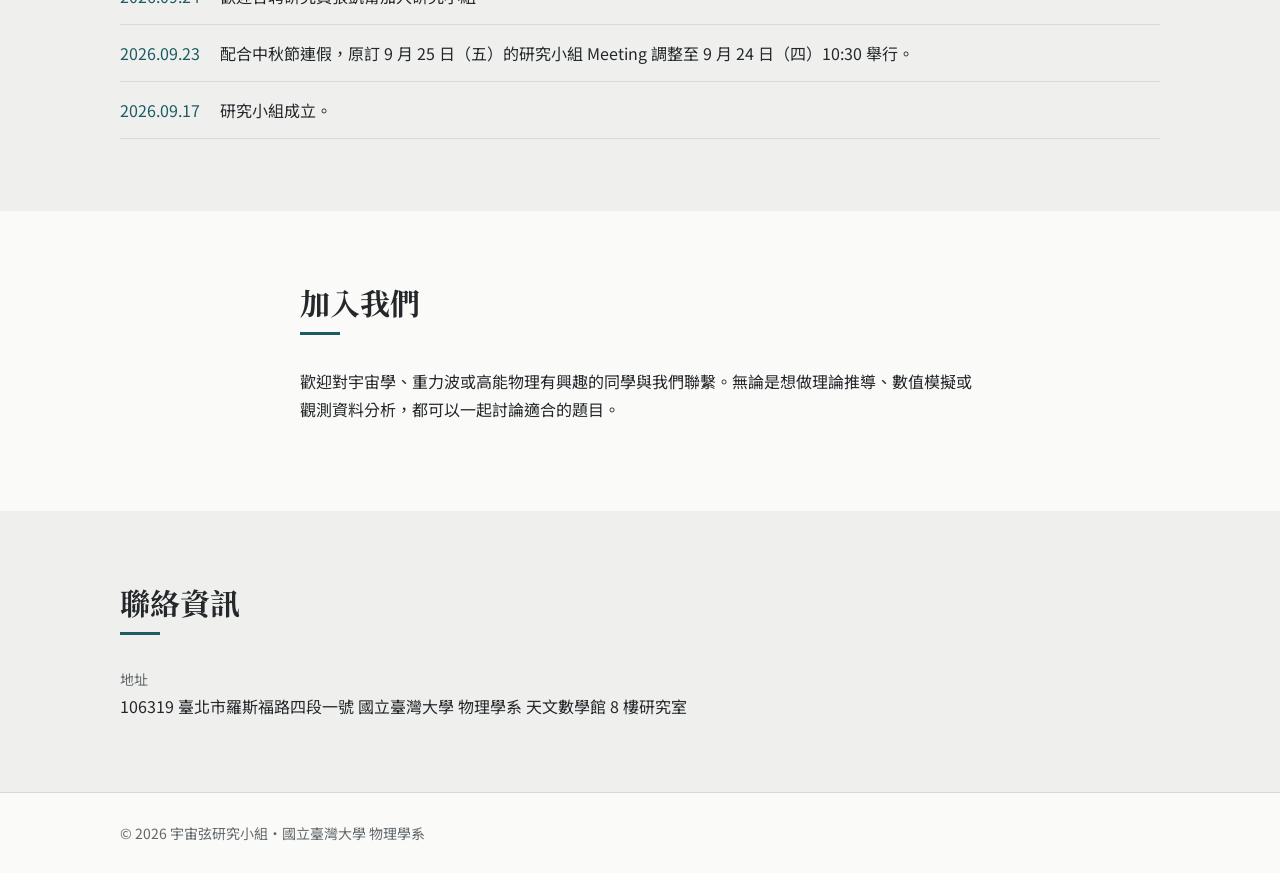
==== commit a69b290a: "Sort learning resource entries by English title" ====
--- a/index.html
+++ b/index.html
@@ -139,6 +139,6 @@
   </footer>
 
   <script src="data.js?v=20261027-research-numbers"></script>
-  <script src="main.js?v=20261027-resource-tabs"></script>
+  <script src="main.js?v=20261027-resource-alphabetical"></script>
 </body>
 </html>
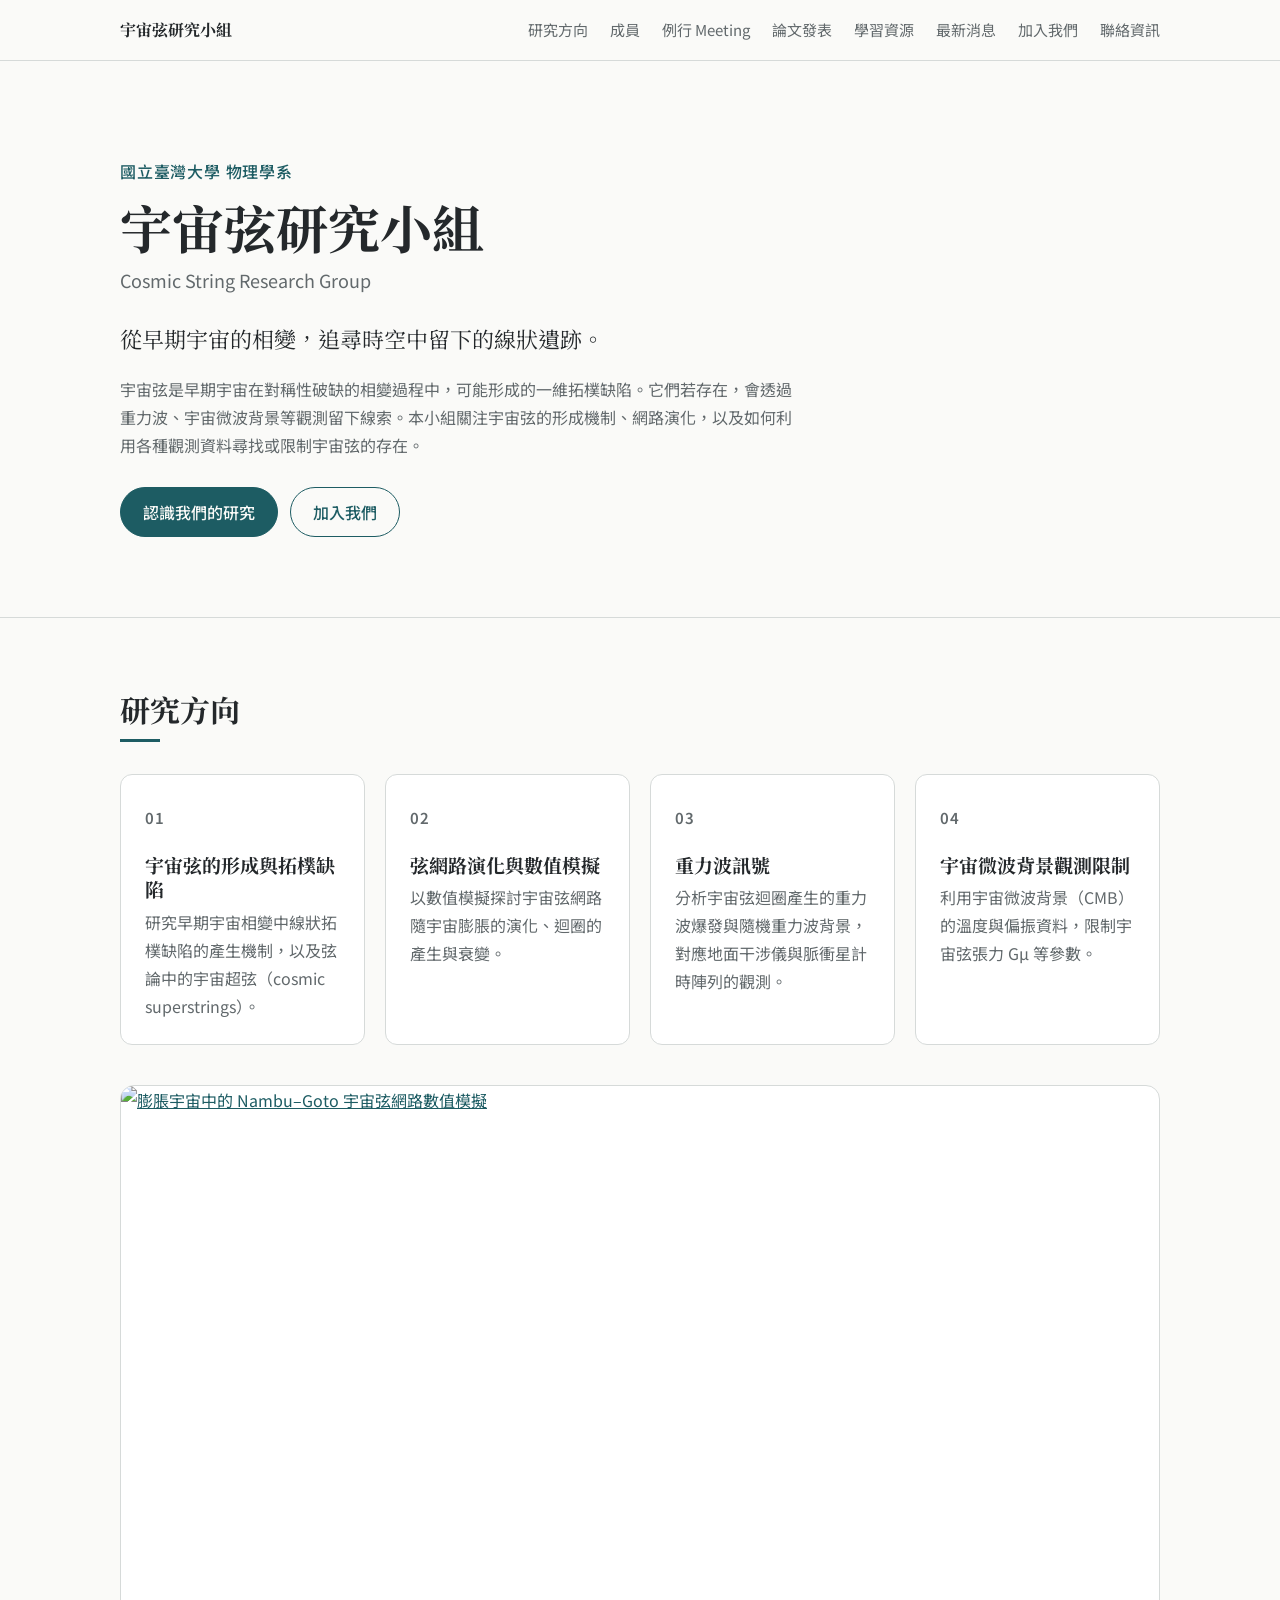
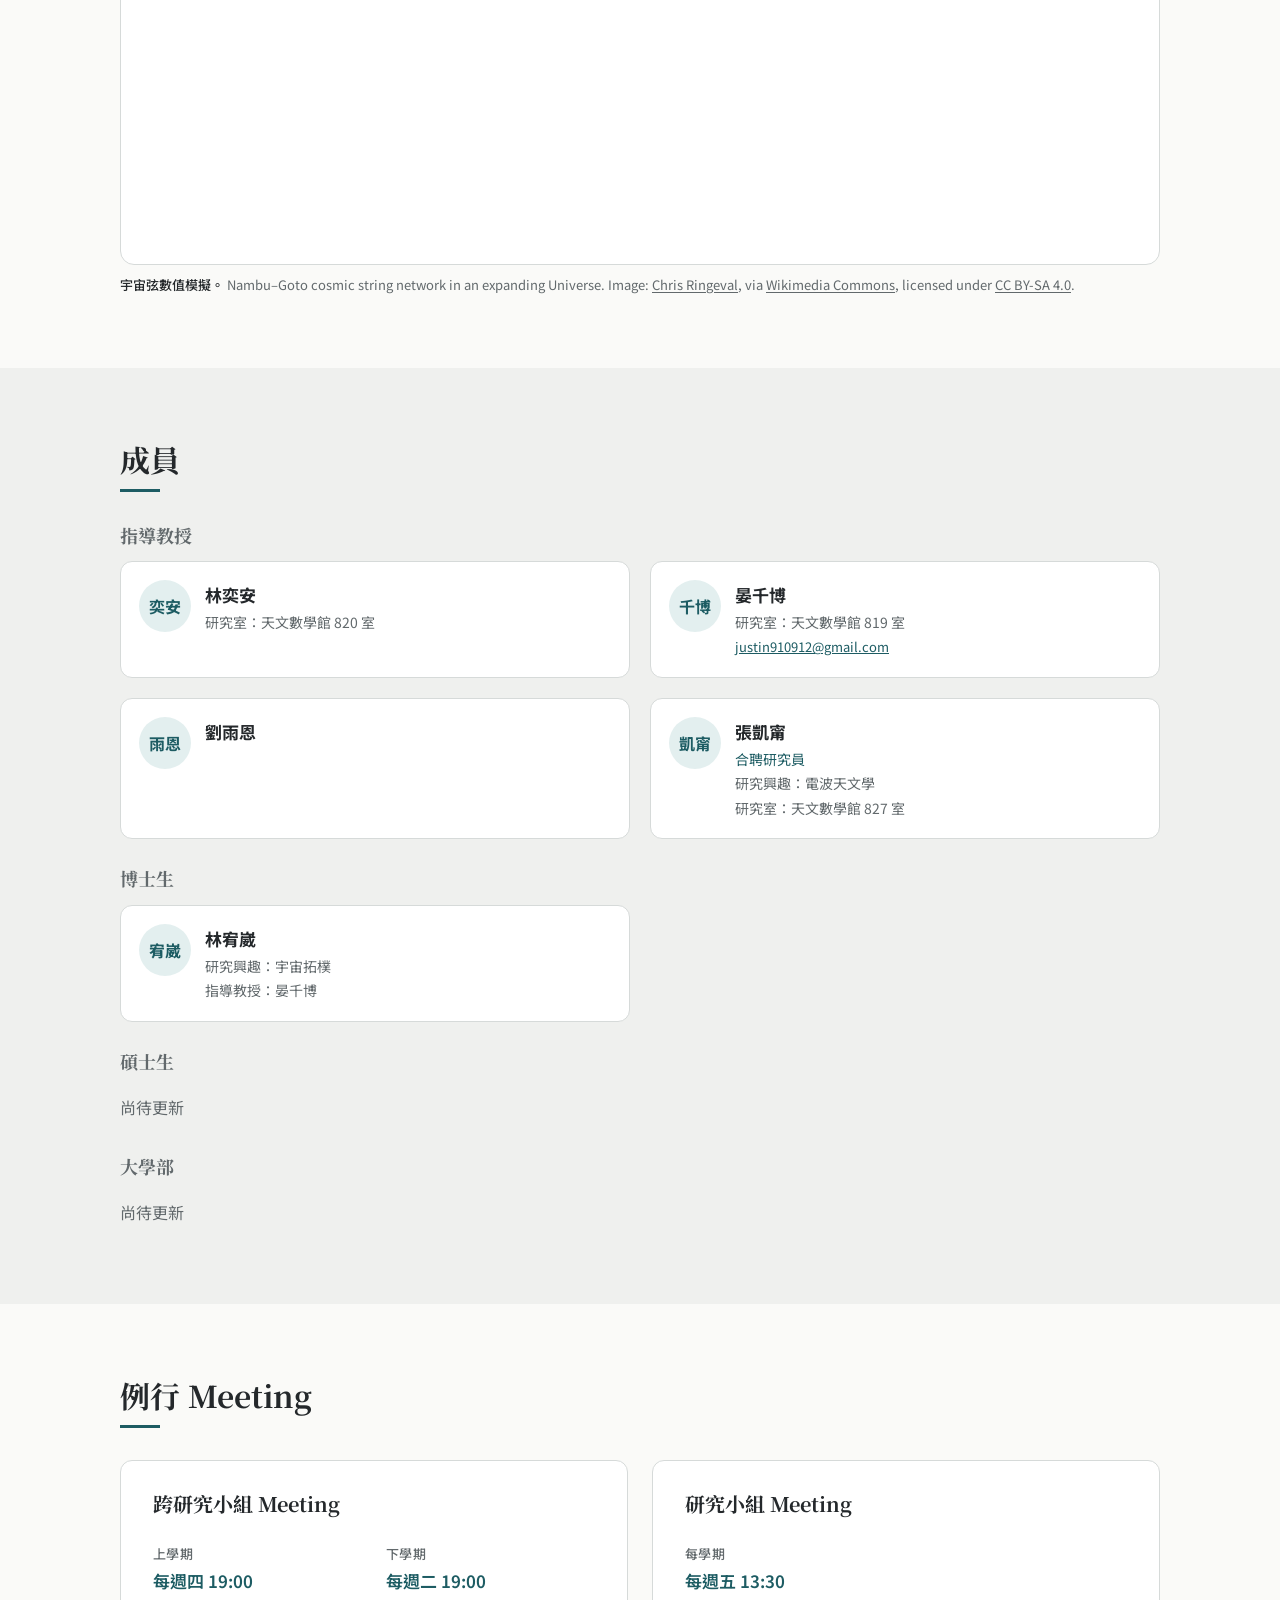
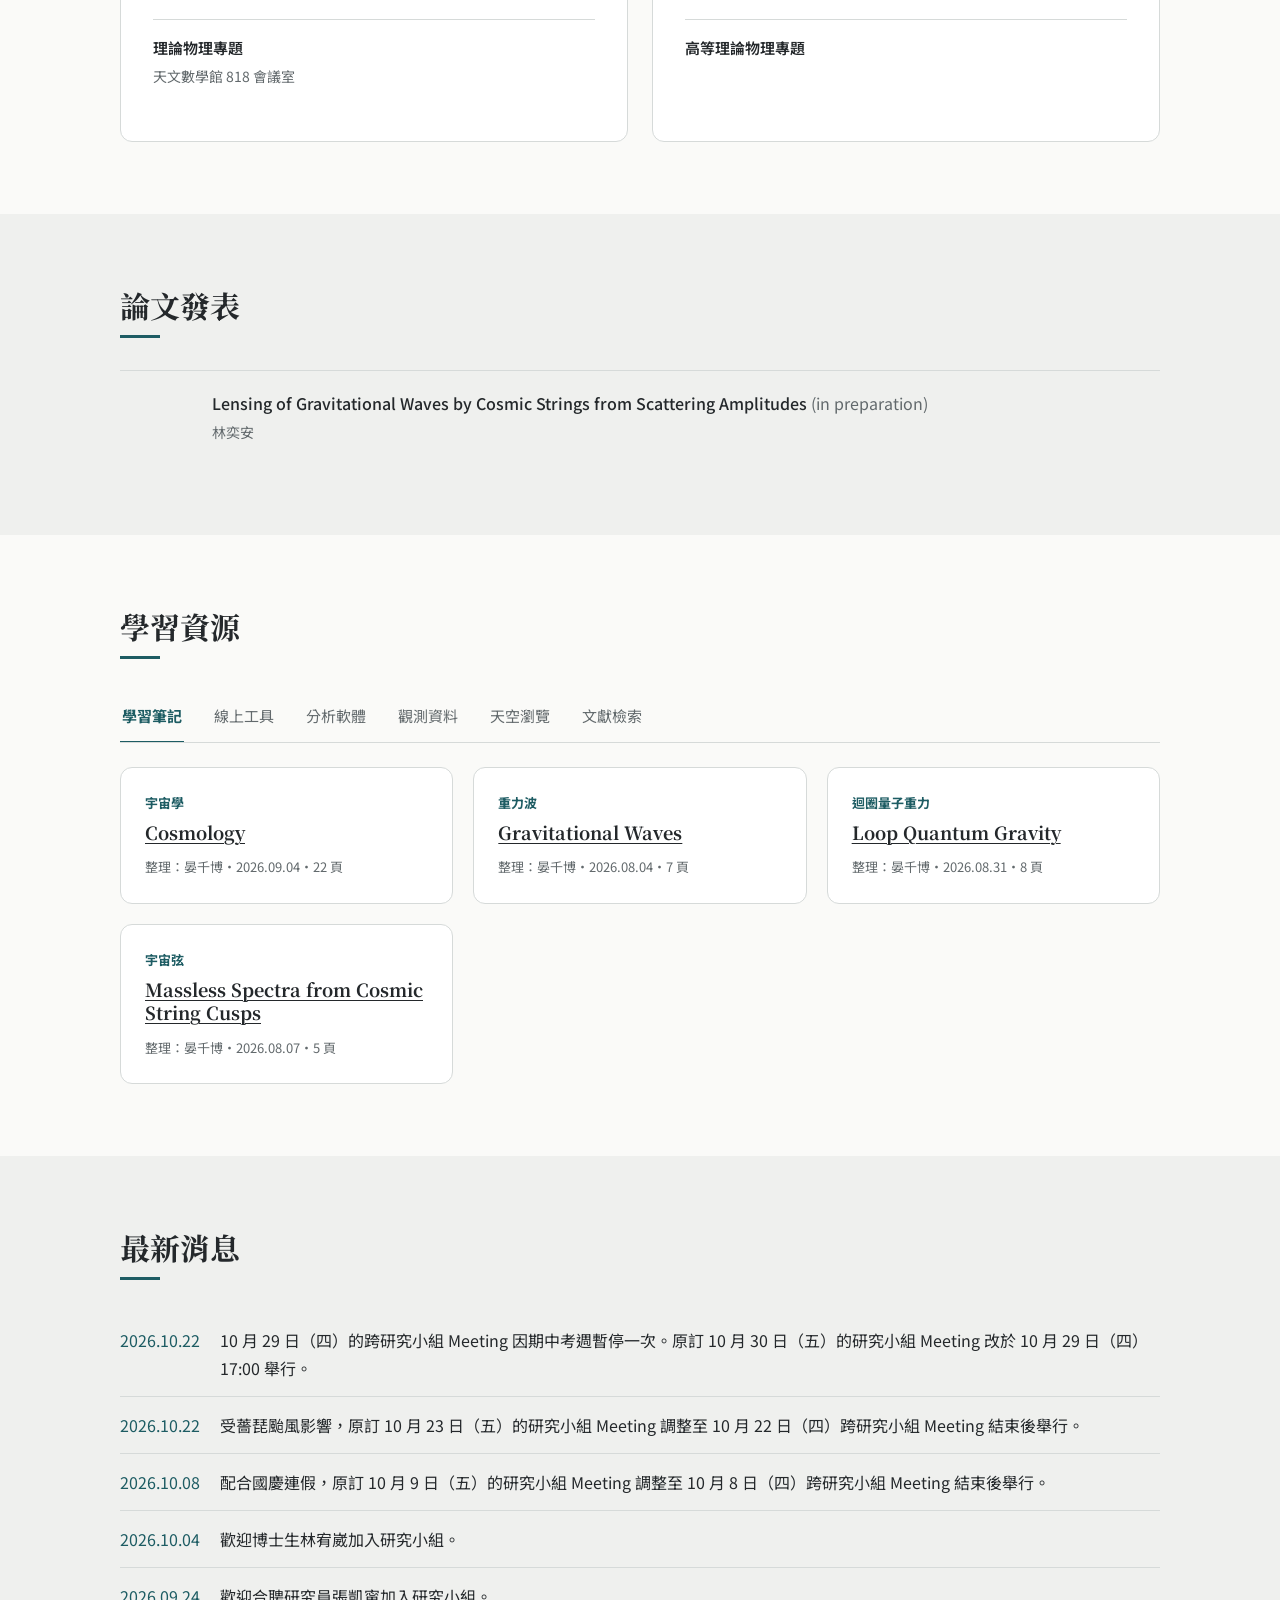
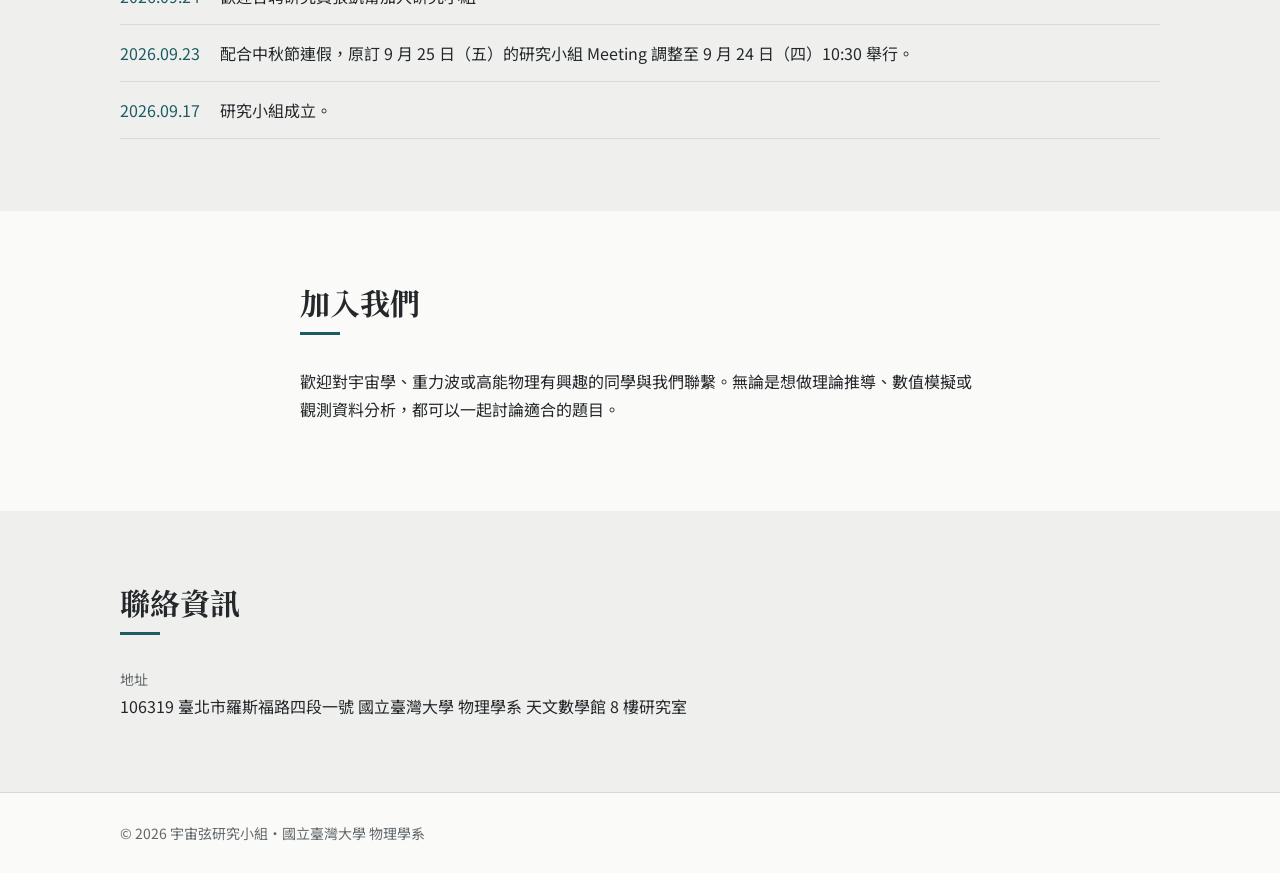
==== commit ec96805f: "Expand learning resources into six focused categories" ====
--- a/index.html
+++ b/index.html
@@ -9,7 +9,7 @@
   <link rel="preconnect" href="https://fonts.googleapis.com" />
   <link rel="preconnect" href="https://fonts.gstatic.com" crossorigin />
   <link href="https://fonts.googleapis.com/css2?family=Noto+Sans+TC:wght@400;500;700&family=Noto+Serif+TC:wght@600;700&display=swap" rel="stylesheet" />
-  <link rel="stylesheet" href="style.css?v=20261027-resource-tabs" />
+  <link rel="stylesheet" href="style.css?v=20261027-resource-categories" />
 </head>
 <body>
   <header class="topbar">
@@ -94,8 +94,11 @@
         <h2>學習資源</h2>
         <div class="resource-tabs" role="tablist" aria-label="學習資源分類">
           <button type="button" class="resource-tab" role="tab" id="resource-tab-notes" aria-selected="true" aria-controls="resource-panel-notes" tabindex="0">學習筆記</button>
-          <button type="button" class="resource-tab" role="tab" id="resource-tab-tools" aria-selected="false" aria-controls="resource-panel-tools" tabindex="-1">研究工具</button>
+          <button type="button" class="resource-tab" role="tab" id="resource-tab-tools" aria-selected="false" aria-controls="resource-panel-tools" tabindex="-1">線上工具</button>
+          <button type="button" class="resource-tab" role="tab" id="resource-tab-software" aria-selected="false" aria-controls="resource-panel-software" tabindex="-1">分析軟體</button>
           <button type="button" class="resource-tab" role="tab" id="resource-tab-observations" aria-selected="false" aria-controls="resource-panel-observations" tabindex="-1">觀測資料</button>
+          <button type="button" class="resource-tab" role="tab" id="resource-tab-sky" aria-selected="false" aria-controls="resource-panel-sky" tabindex="-1">天空瀏覽</button>
+          <button type="button" class="resource-tab" role="tab" id="resource-tab-literature" aria-selected="false" aria-controls="resource-panel-literature" tabindex="-1">文獻檢索</button>
         </div>
         <div class="resource-panel" role="tabpanel" id="resource-panel-notes" aria-labelledby="resource-tab-notes">
           <div class="grid notes" id="noteList"></div>
@@ -104,9 +107,21 @@
           <div class="resource-list" id="resourceList-tools"></div>
           <button class="resource-more" type="button" id="resourceMore-tools" hidden></button>
         </div>
+        <div class="resource-panel" role="tabpanel" id="resource-panel-software" aria-labelledby="resource-tab-software" hidden>
+          <div class="resource-list" id="resourceList-software"></div>
+          <button class="resource-more" type="button" id="resourceMore-software" hidden></button>
+        </div>
         <div class="resource-panel" role="tabpanel" id="resource-panel-observations" aria-labelledby="resource-tab-observations" hidden>
           <div class="resource-list" id="resourceList-observations"></div>
           <button class="resource-more" type="button" id="resourceMore-observations" hidden></button>
+        </div>
+        <div class="resource-panel" role="tabpanel" id="resource-panel-sky" aria-labelledby="resource-tab-sky" hidden>
+          <div class="resource-list" id="resourceList-sky"></div>
+          <button class="resource-more" type="button" id="resourceMore-sky" hidden></button>
+        </div>
+        <div class="resource-panel" role="tabpanel" id="resource-panel-literature" aria-labelledby="resource-tab-literature" hidden>
+          <div class="resource-list" id="resourceList-literature"></div>
+          <button class="resource-more" type="button" id="resourceMore-literature" hidden></button>
         </div>
       </div>
     </section>
@@ -139,6 +154,6 @@
   </footer>
 
   <script src="data.js?v=20261027-research-numbers"></script>
-  <script src="main.js?v=20261027-resource-alphabetical"></script>
+  <script src="main.js?v=20261027-resource-categories"></script>
 </body>
 </html>
--- a/style.css
+++ b/style.css
@@ -167,6 +167,7 @@
 .resource-more { margin-top: 20px; border: 1px solid var(--line); border-radius: 8px; background: var(--surface); color: var(--accent); padding: 8px 16px; font: inherit; font-size: 14px; cursor: pointer; }
 .resource-tab:focus-visible, .resource-item:focus-visible, .resource-more:focus-visible { outline: 2px solid var(--accent); outline-offset: 3px; }
 @media (max-width: 760px) {
-  .resource-tabs { gap: 22px; }
+  .resource-tabs { flex-wrap: wrap; overflow-x: visible; column-gap: 20px; row-gap: 0; }
+  .resource-tab { padding: 9px 2px; }
   .resource-list { grid-template-columns: 1fr; }
 }
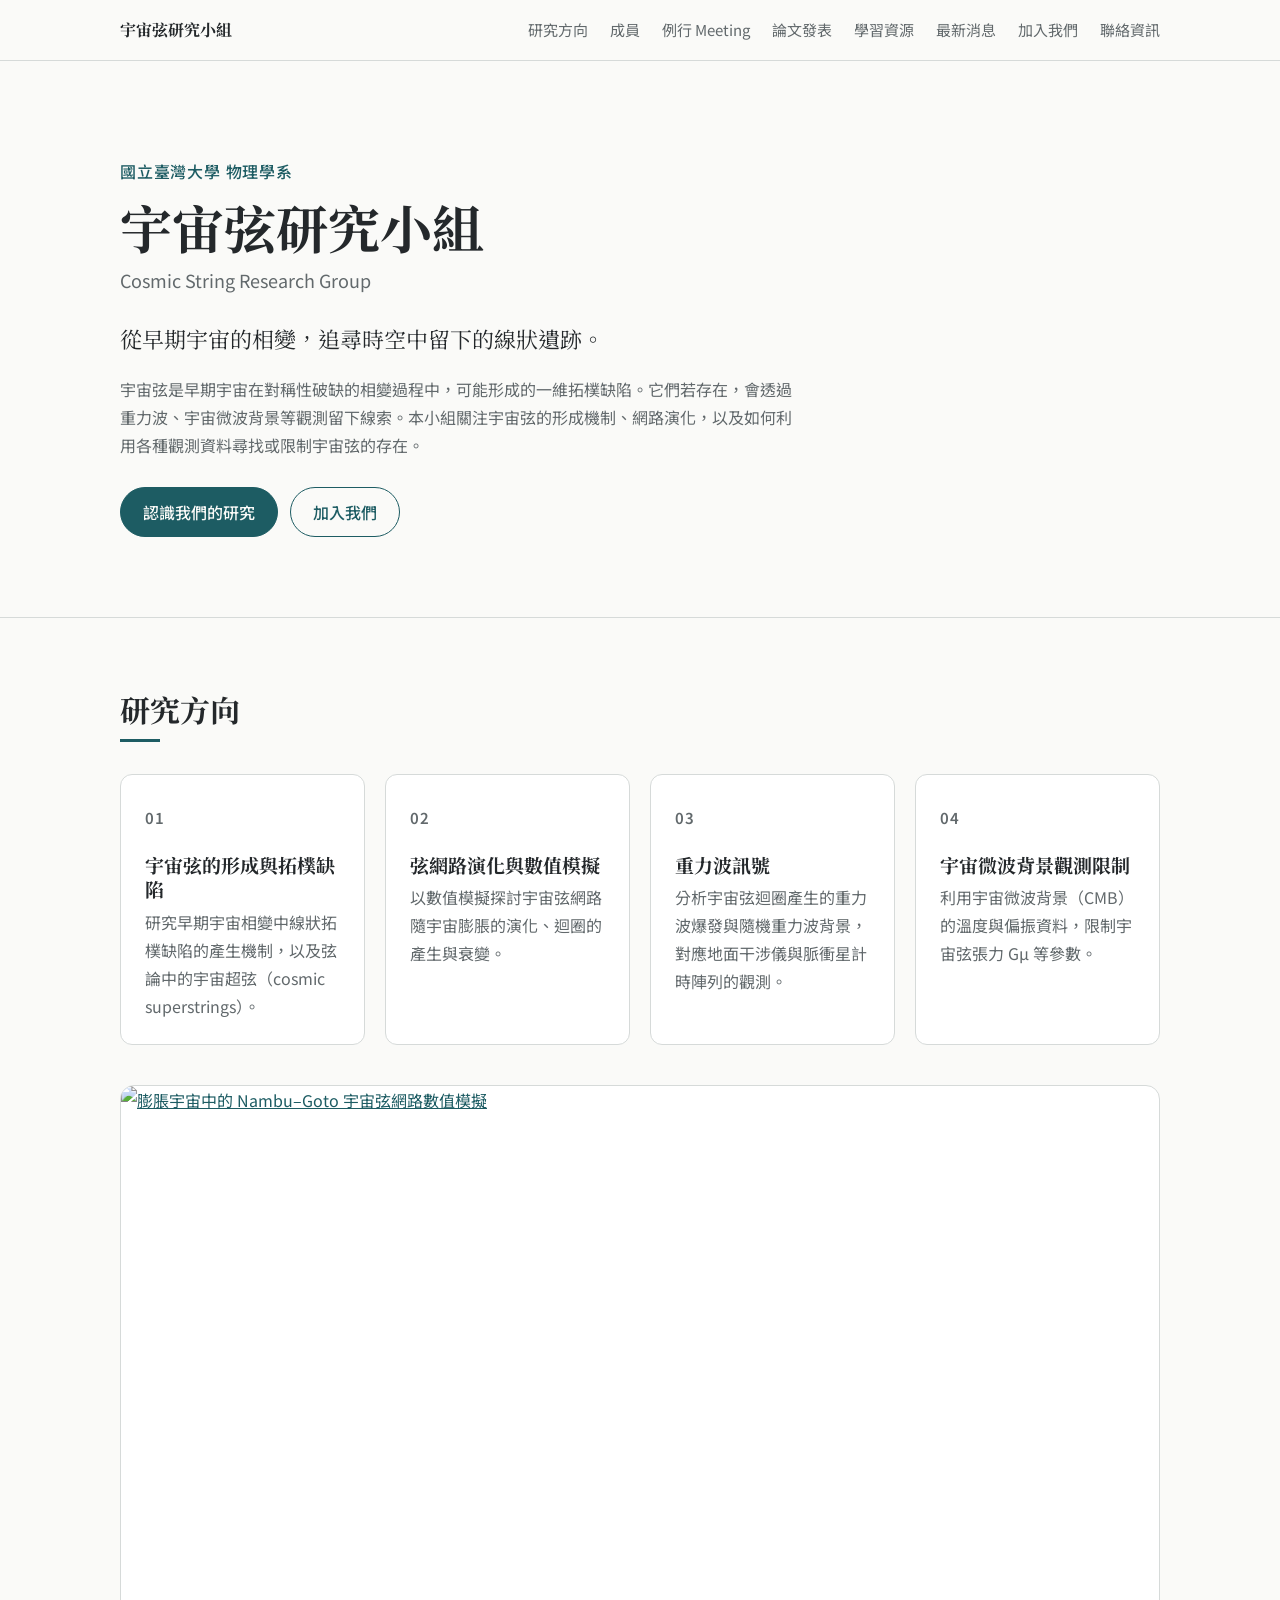
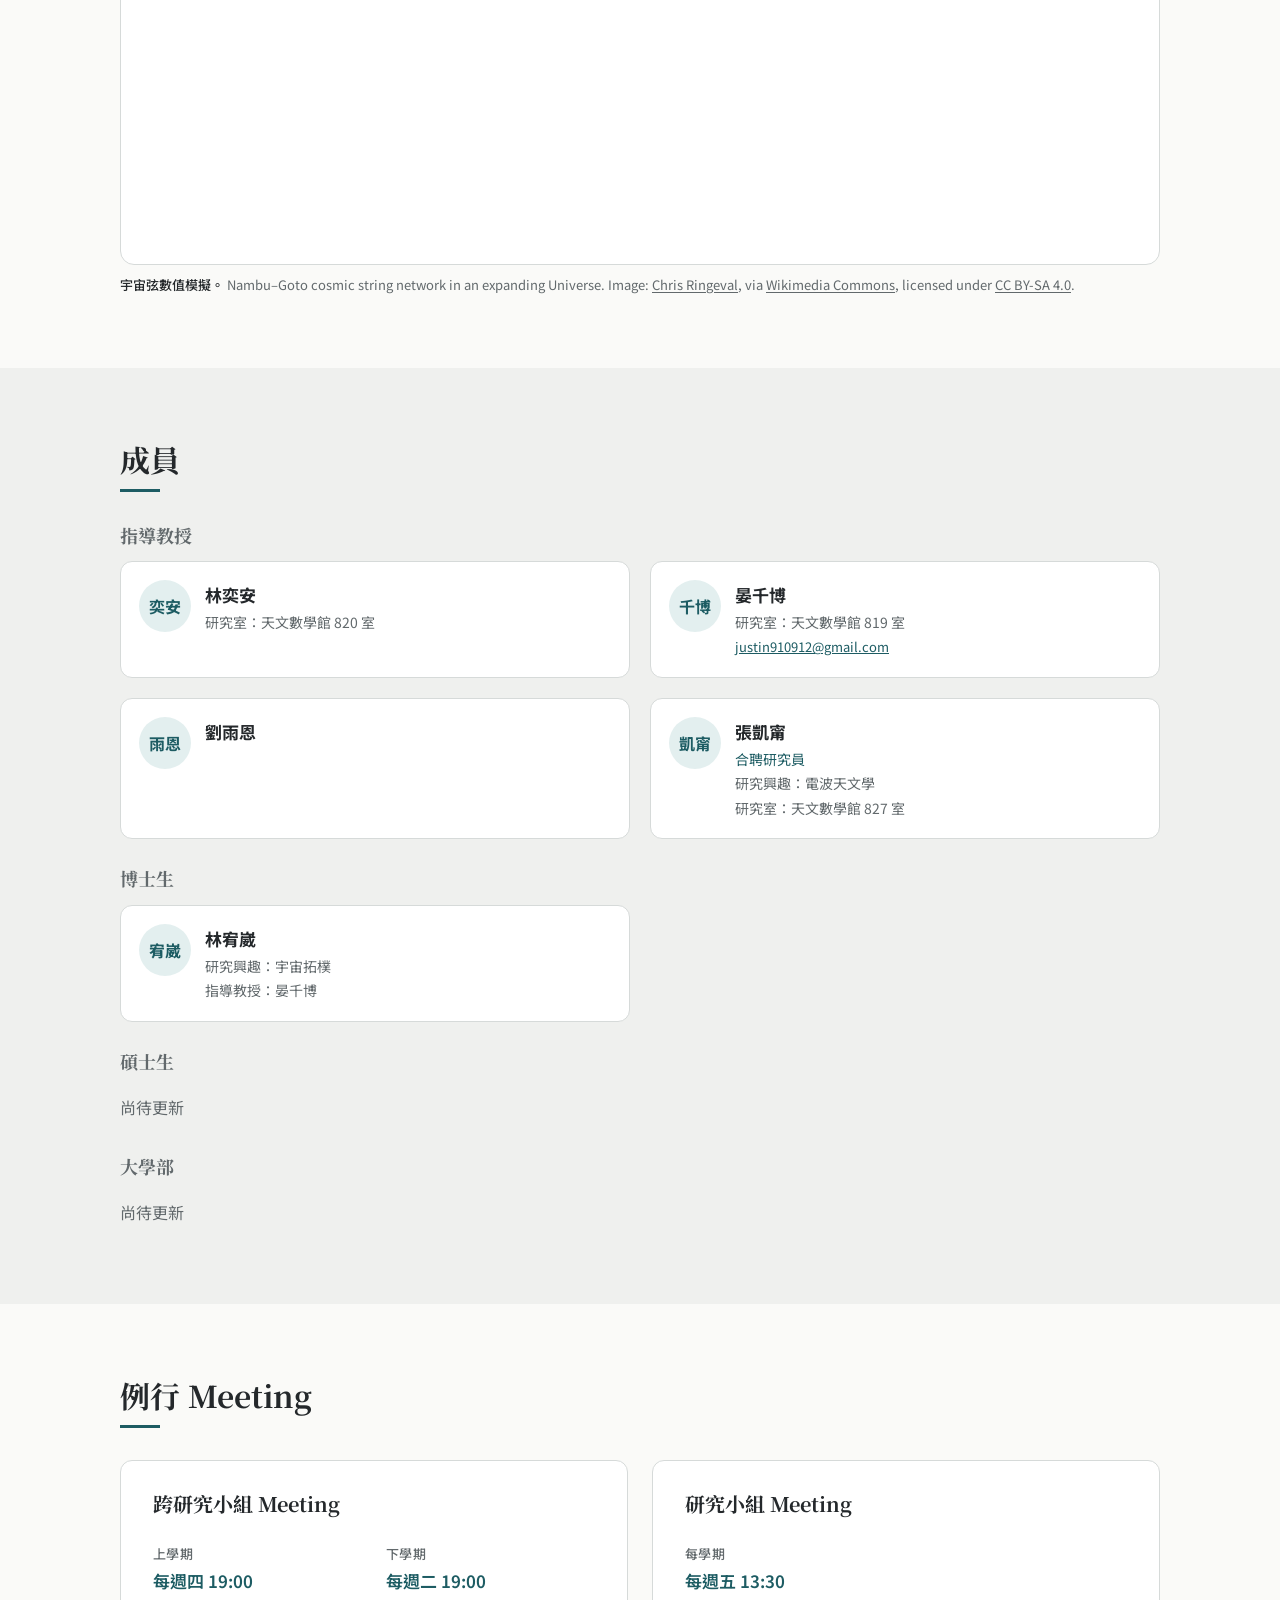
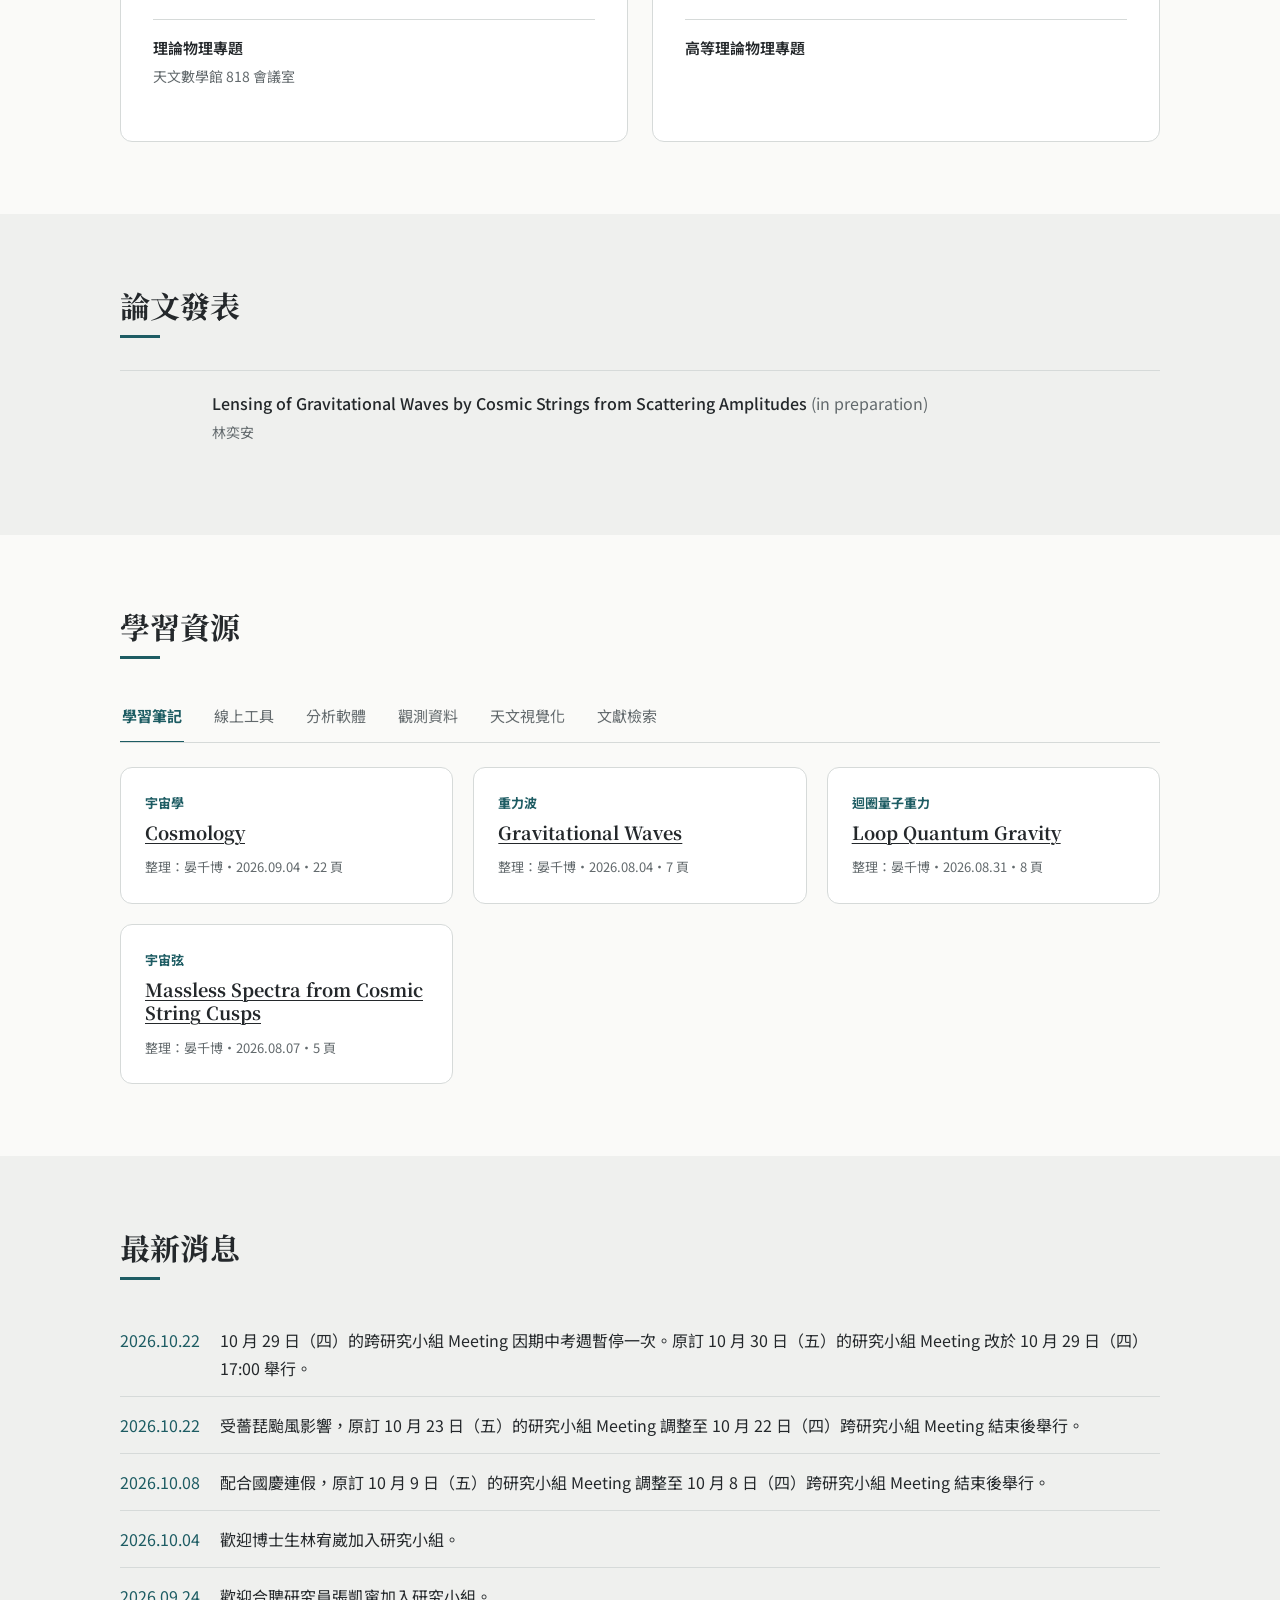
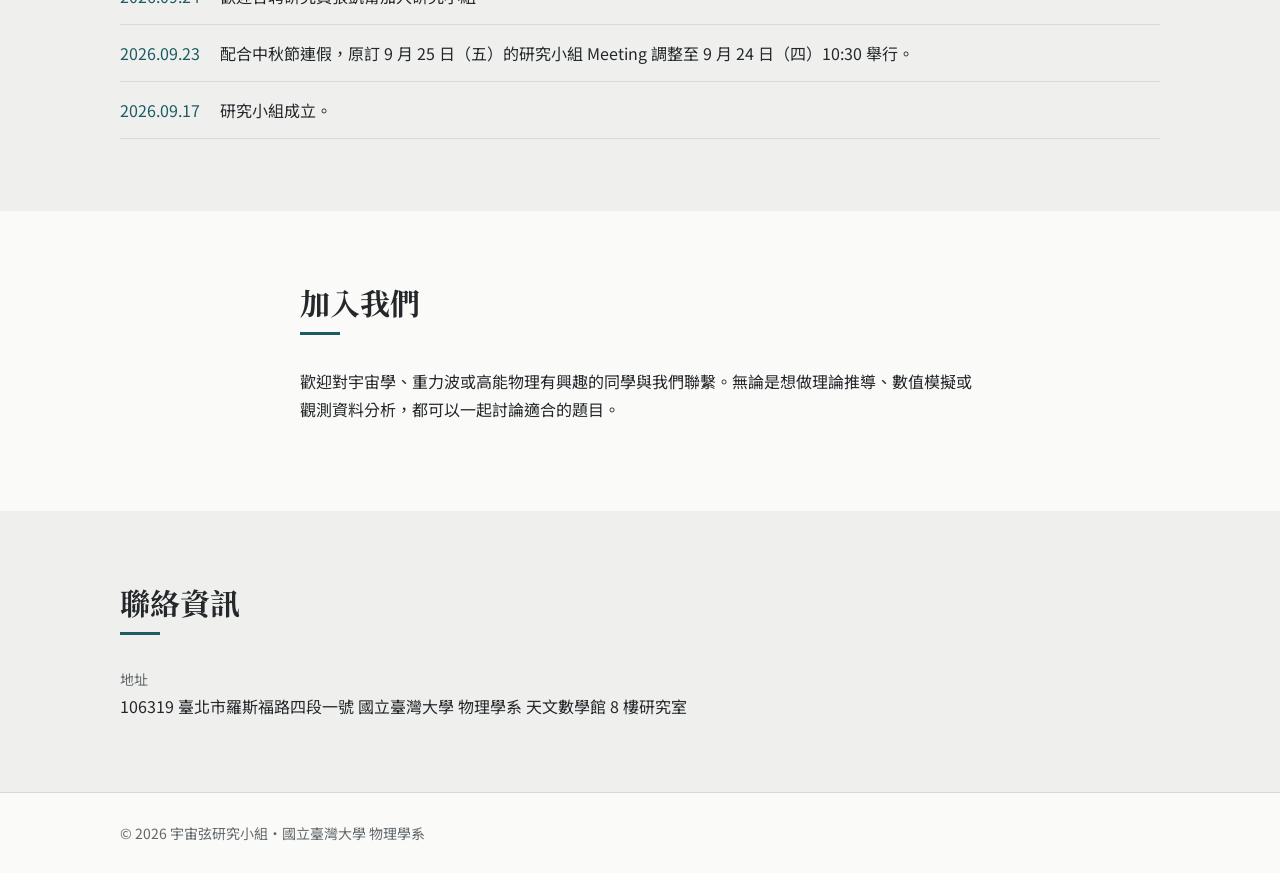
==== commit ff550970: "Rename sky resource category to 天文視覺化" ====
--- a/index.html
+++ b/index.html
@@ -97,7 +97,7 @@
           <button type="button" class="resource-tab" role="tab" id="resource-tab-tools" aria-selected="false" aria-controls="resource-panel-tools" tabindex="-1">線上工具</button>
           <button type="button" class="resource-tab" role="tab" id="resource-tab-software" aria-selected="false" aria-controls="resource-panel-software" tabindex="-1">分析軟體</button>
           <button type="button" class="resource-tab" role="tab" id="resource-tab-observations" aria-selected="false" aria-controls="resource-panel-observations" tabindex="-1">觀測資料</button>
-          <button type="button" class="resource-tab" role="tab" id="resource-tab-sky" aria-selected="false" aria-controls="resource-panel-sky" tabindex="-1">天空瀏覽</button>
+          <button type="button" class="resource-tab" role="tab" id="resource-tab-sky" aria-selected="false" aria-controls="resource-panel-sky" tabindex="-1">天文視覺化</button>
           <button type="button" class="resource-tab" role="tab" id="resource-tab-literature" aria-selected="false" aria-controls="resource-panel-literature" tabindex="-1">文獻檢索</button>
         </div>
         <div class="resource-panel" role="tabpanel" id="resource-panel-notes" aria-labelledby="resource-tab-notes">
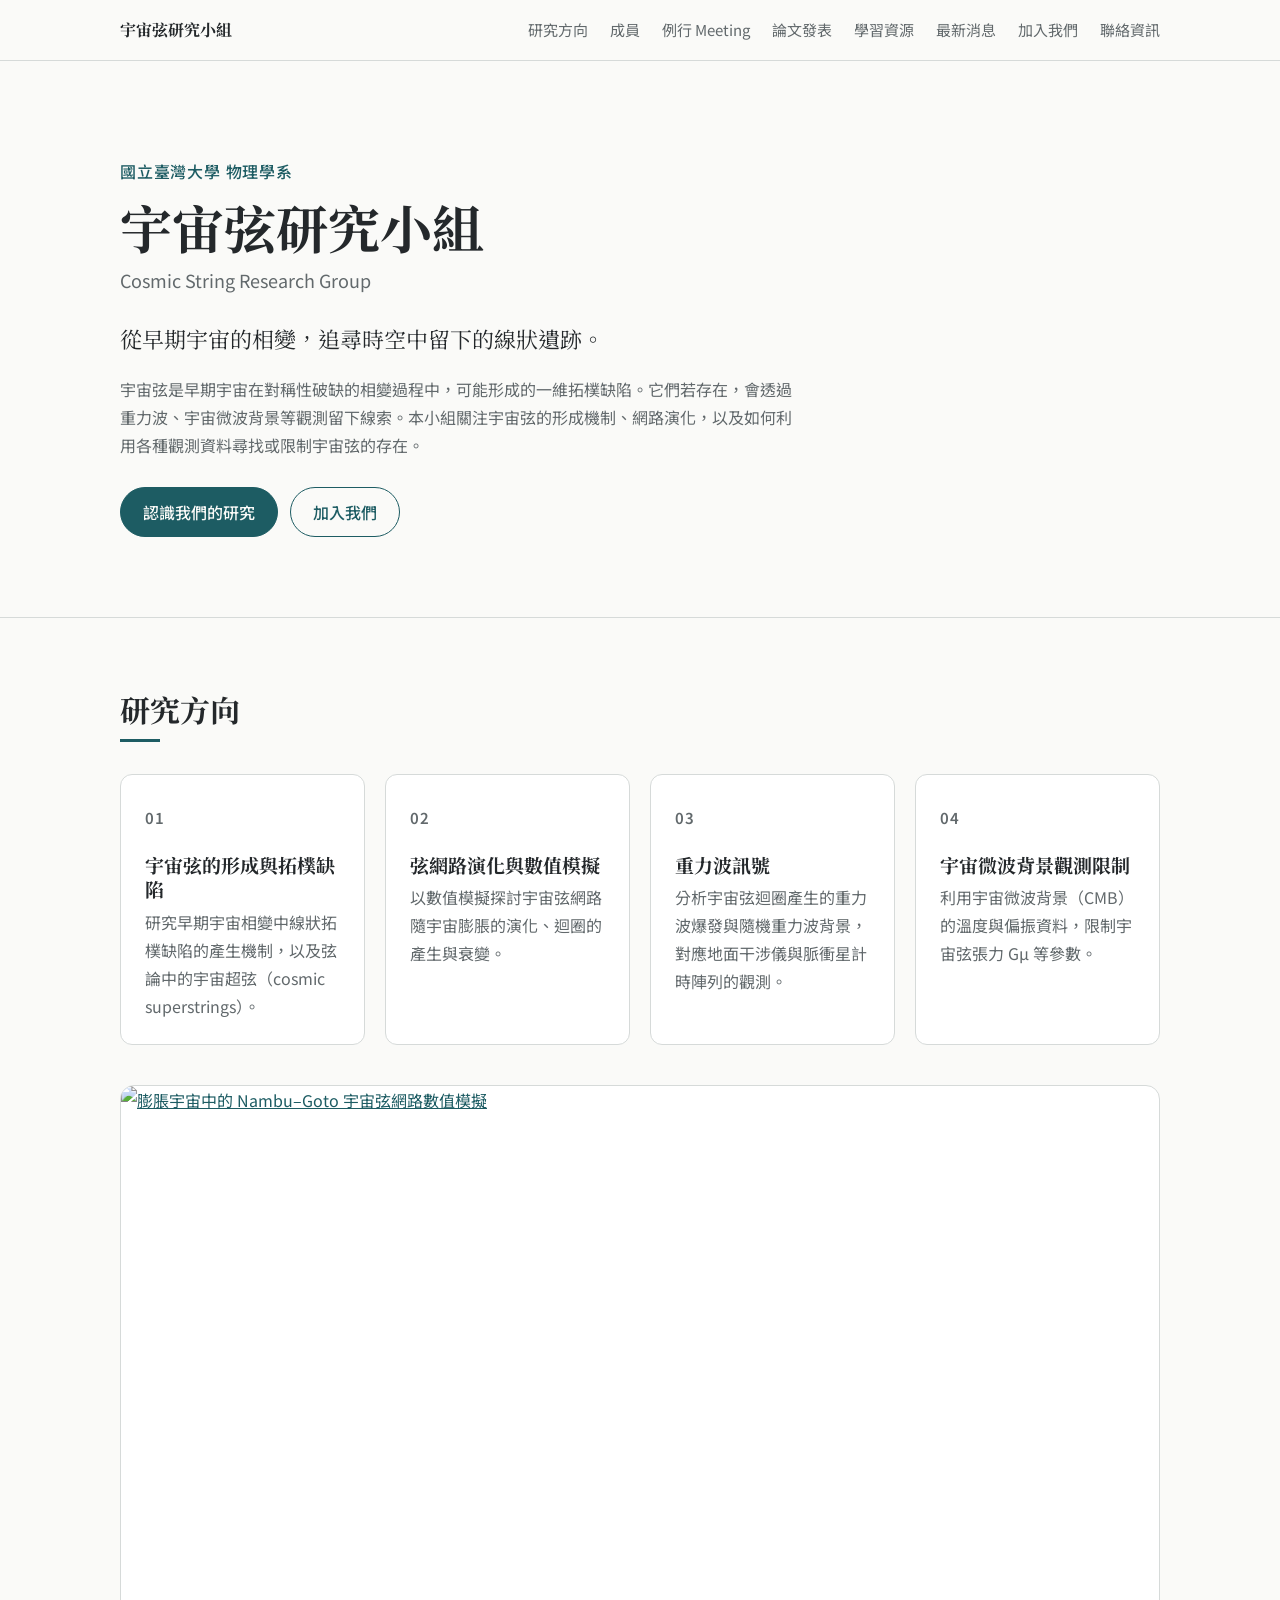
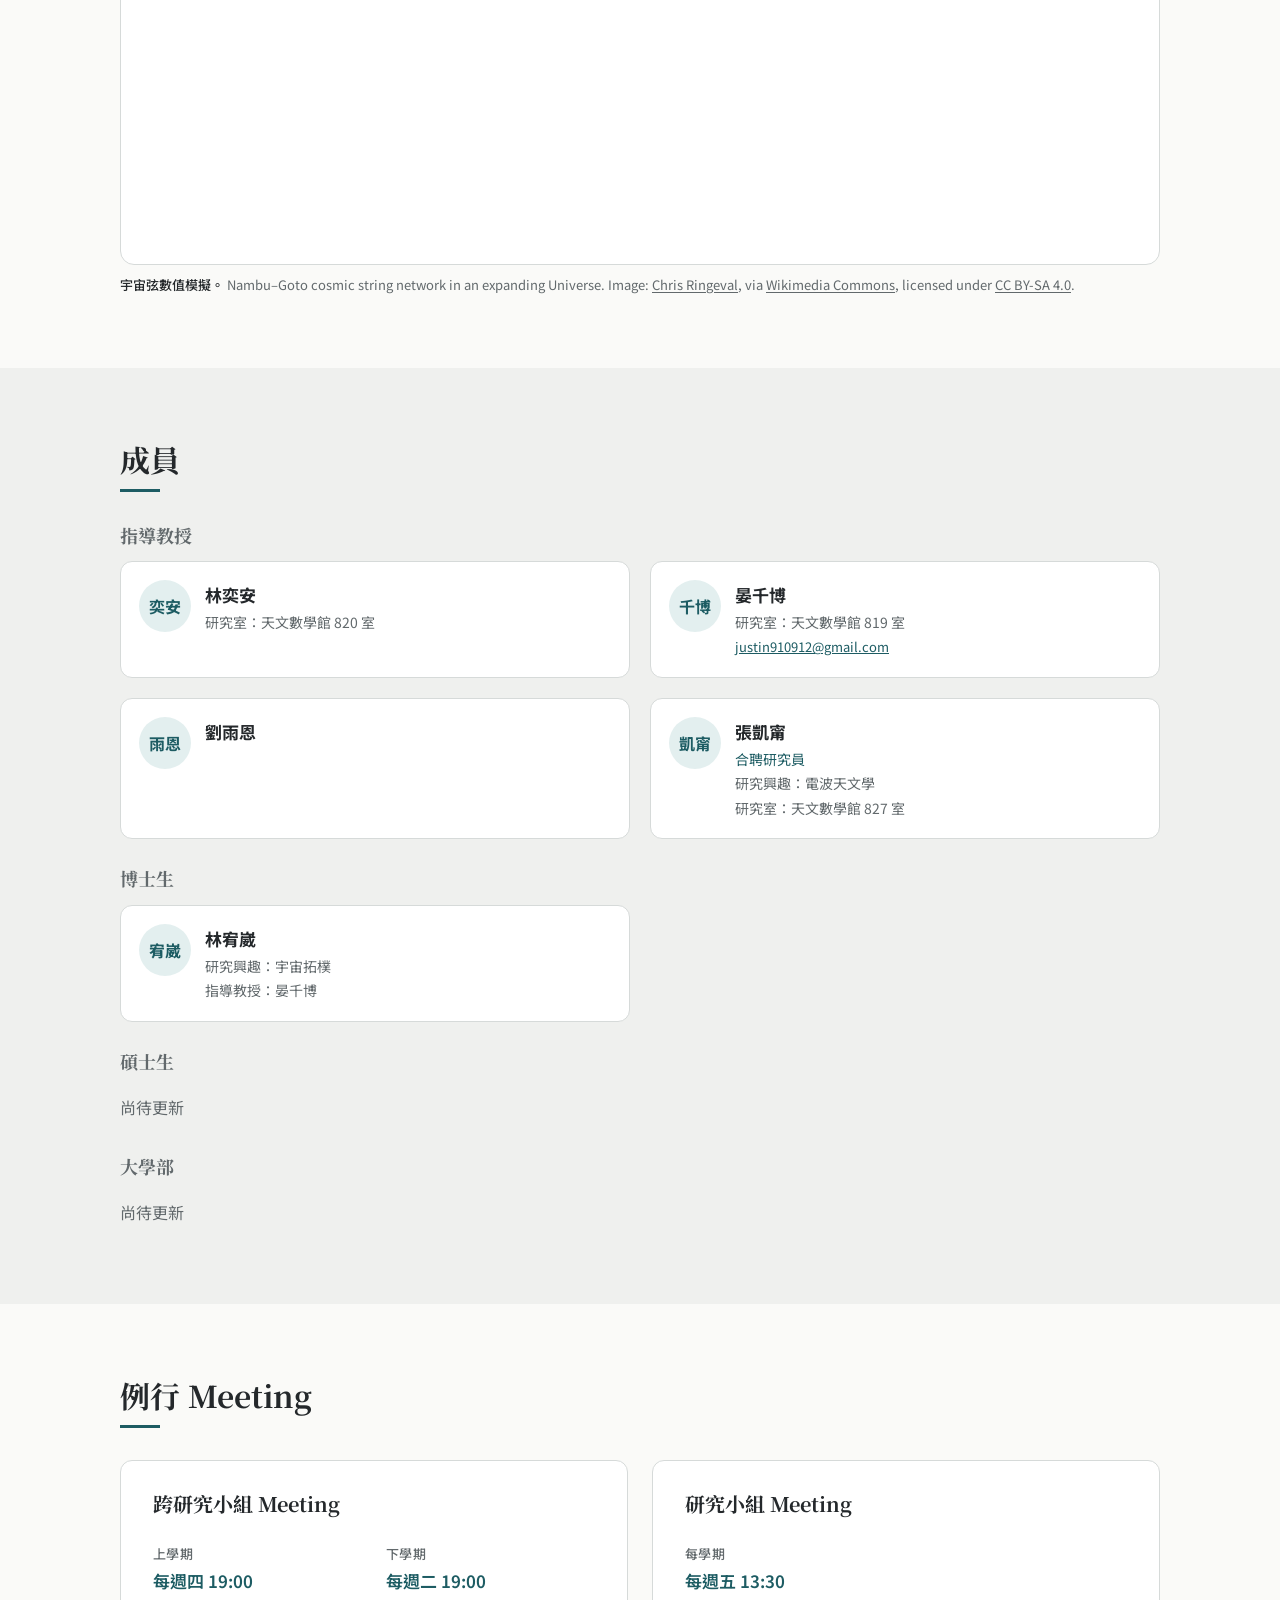
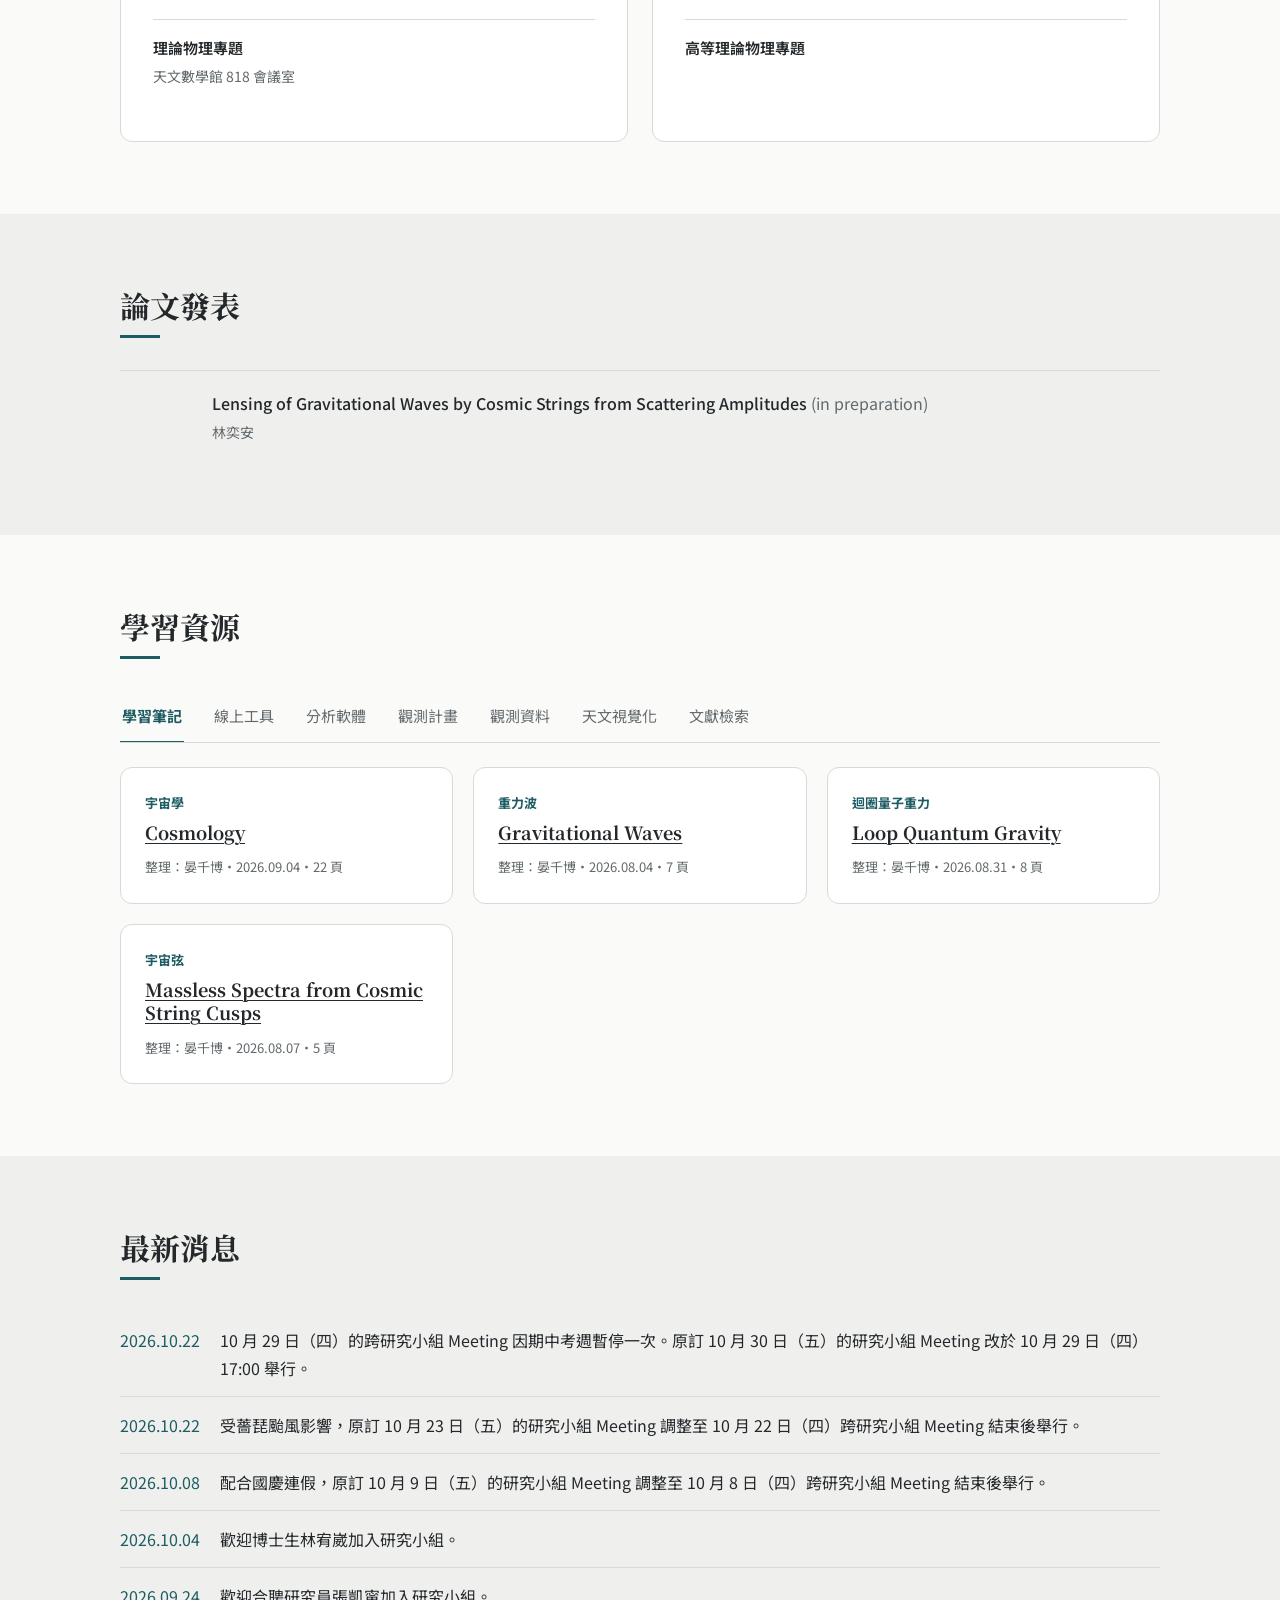
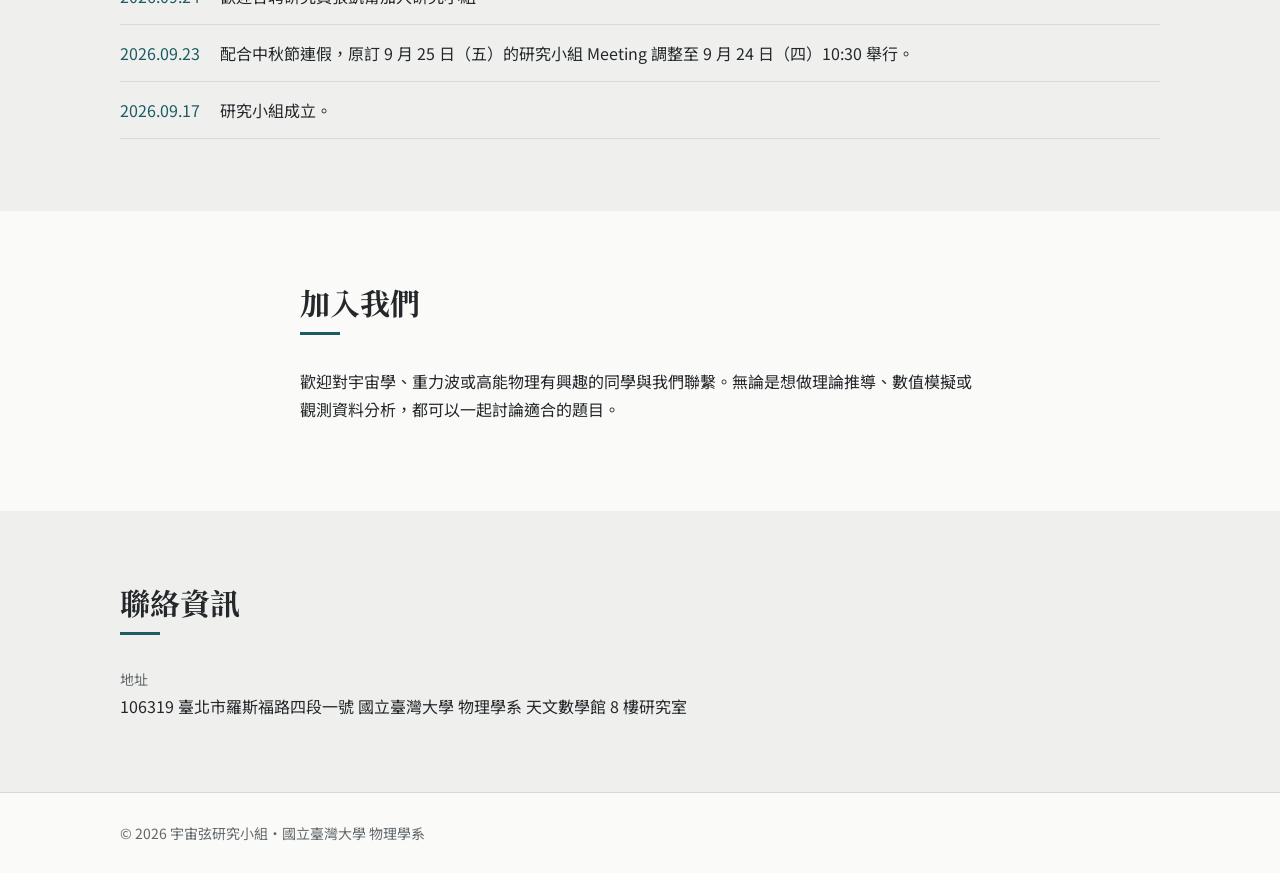
==== commit 48f5730f: "Add observation projects category with 19 official mission and survey links" ====
--- a/index.html
+++ b/index.html
@@ -96,6 +96,7 @@
           <button type="button" class="resource-tab" role="tab" id="resource-tab-notes" aria-selected="true" aria-controls="resource-panel-notes" tabindex="0">學習筆記</button>
           <button type="button" class="resource-tab" role="tab" id="resource-tab-tools" aria-selected="false" aria-controls="resource-panel-tools" tabindex="-1">線上工具</button>
           <button type="button" class="resource-tab" role="tab" id="resource-tab-software" aria-selected="false" aria-controls="resource-panel-software" tabindex="-1">分析軟體</button>
+          <button type="button" class="resource-tab" role="tab" id="resource-tab-programs" aria-selected="false" aria-controls="resource-panel-programs" tabindex="-1">觀測計畫</button>
           <button type="button" class="resource-tab" role="tab" id="resource-tab-observations" aria-selected="false" aria-controls="resource-panel-observations" tabindex="-1">觀測資料</button>
           <button type="button" class="resource-tab" role="tab" id="resource-tab-sky" aria-selected="false" aria-controls="resource-panel-sky" tabindex="-1">天文視覺化</button>
           <button type="button" class="resource-tab" role="tab" id="resource-tab-literature" aria-selected="false" aria-controls="resource-panel-literature" tabindex="-1">文獻檢索</button>
@@ -110,6 +111,10 @@
         <div class="resource-panel" role="tabpanel" id="resource-panel-software" aria-labelledby="resource-tab-software" hidden>
           <div class="resource-list" id="resourceList-software"></div>
           <button class="resource-more" type="button" id="resourceMore-software" hidden></button>
+        </div>
+        <div class="resource-panel" role="tabpanel" id="resource-panel-programs" aria-labelledby="resource-tab-programs" hidden>
+          <div class="resource-list" id="resourceList-programs"></div>
+          <button class="resource-more" type="button" id="resourceMore-programs" hidden></button>
         </div>
         <div class="resource-panel" role="tabpanel" id="resource-panel-observations" aria-labelledby="resource-tab-observations" hidden>
           <div class="resource-list" id="resourceList-observations"></div>
@@ -154,6 +159,6 @@
   </footer>
 
   <script src="data.js?v=20261027-research-numbers"></script>
-  <script src="main.js?v=20261027-resource-categories"></script>
+  <script src="main.js?v=20261027-observation-programs"></script>
 </body>
 </html>
